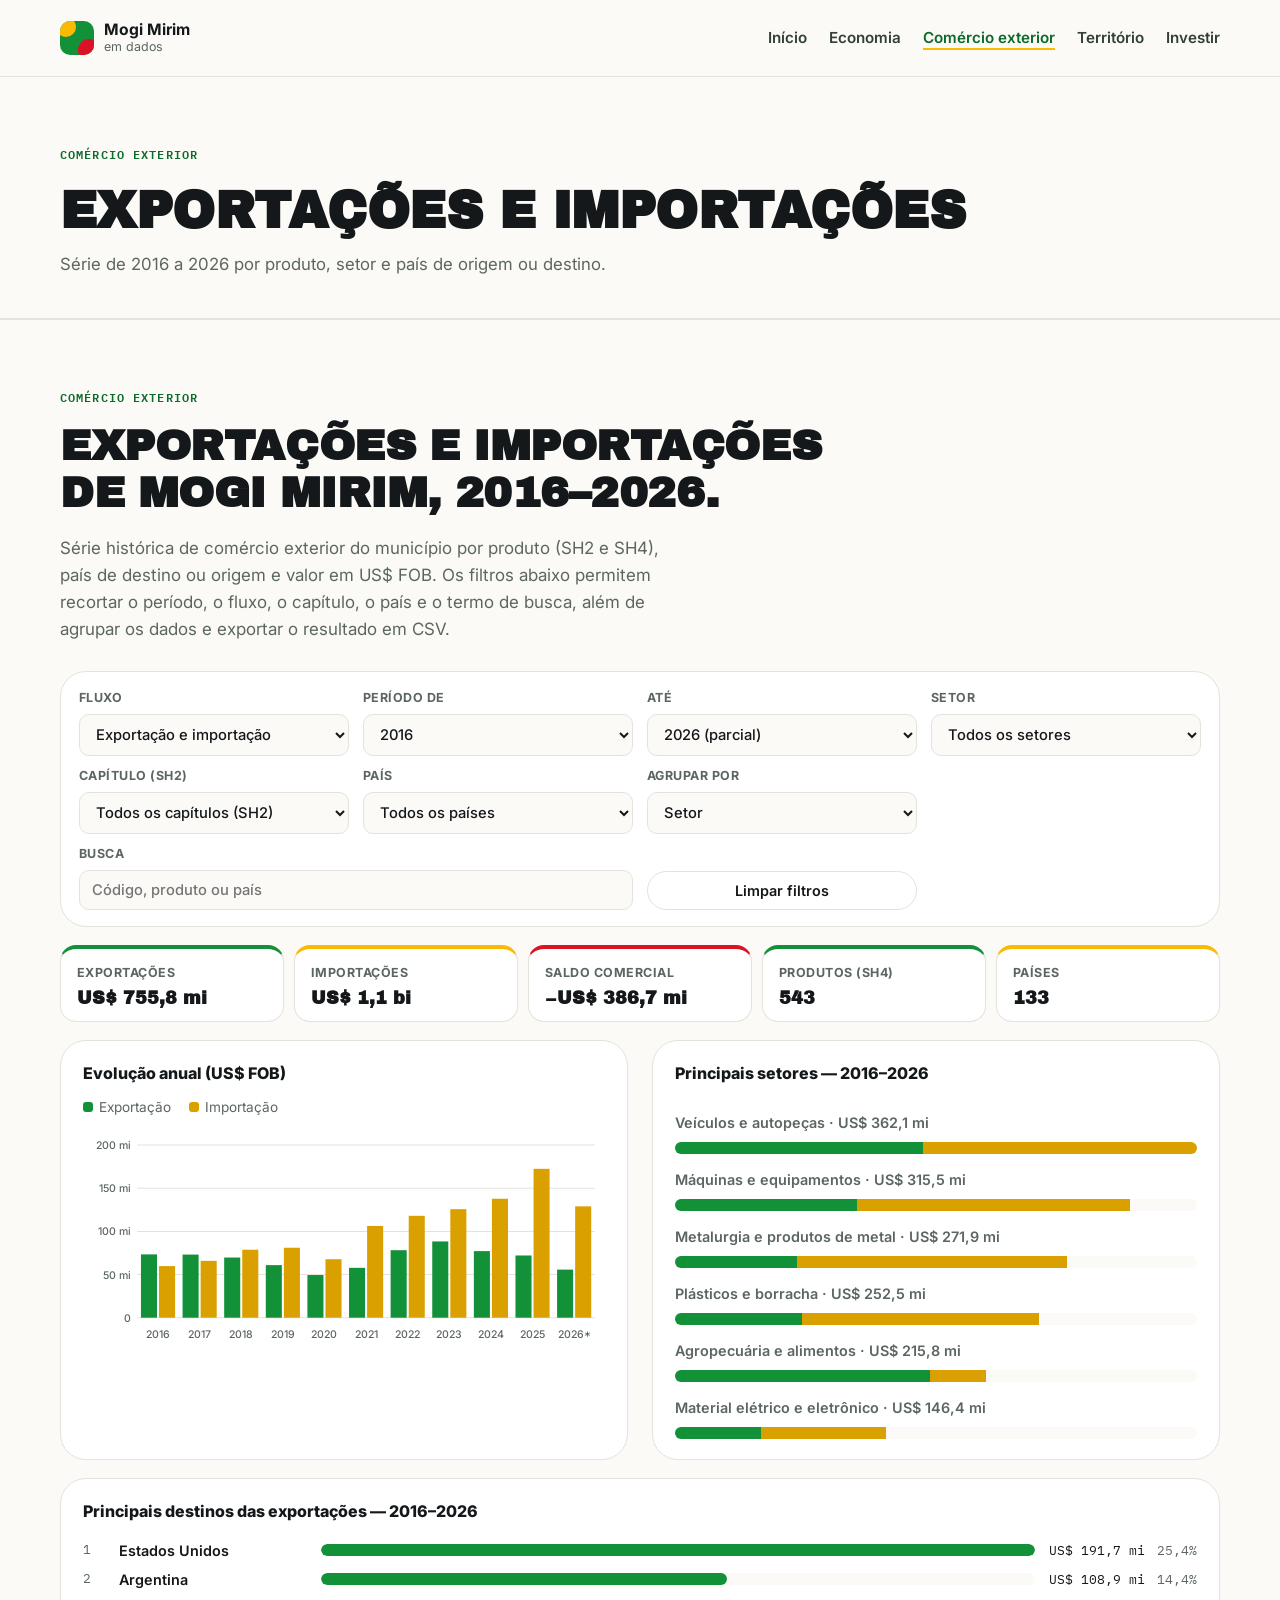
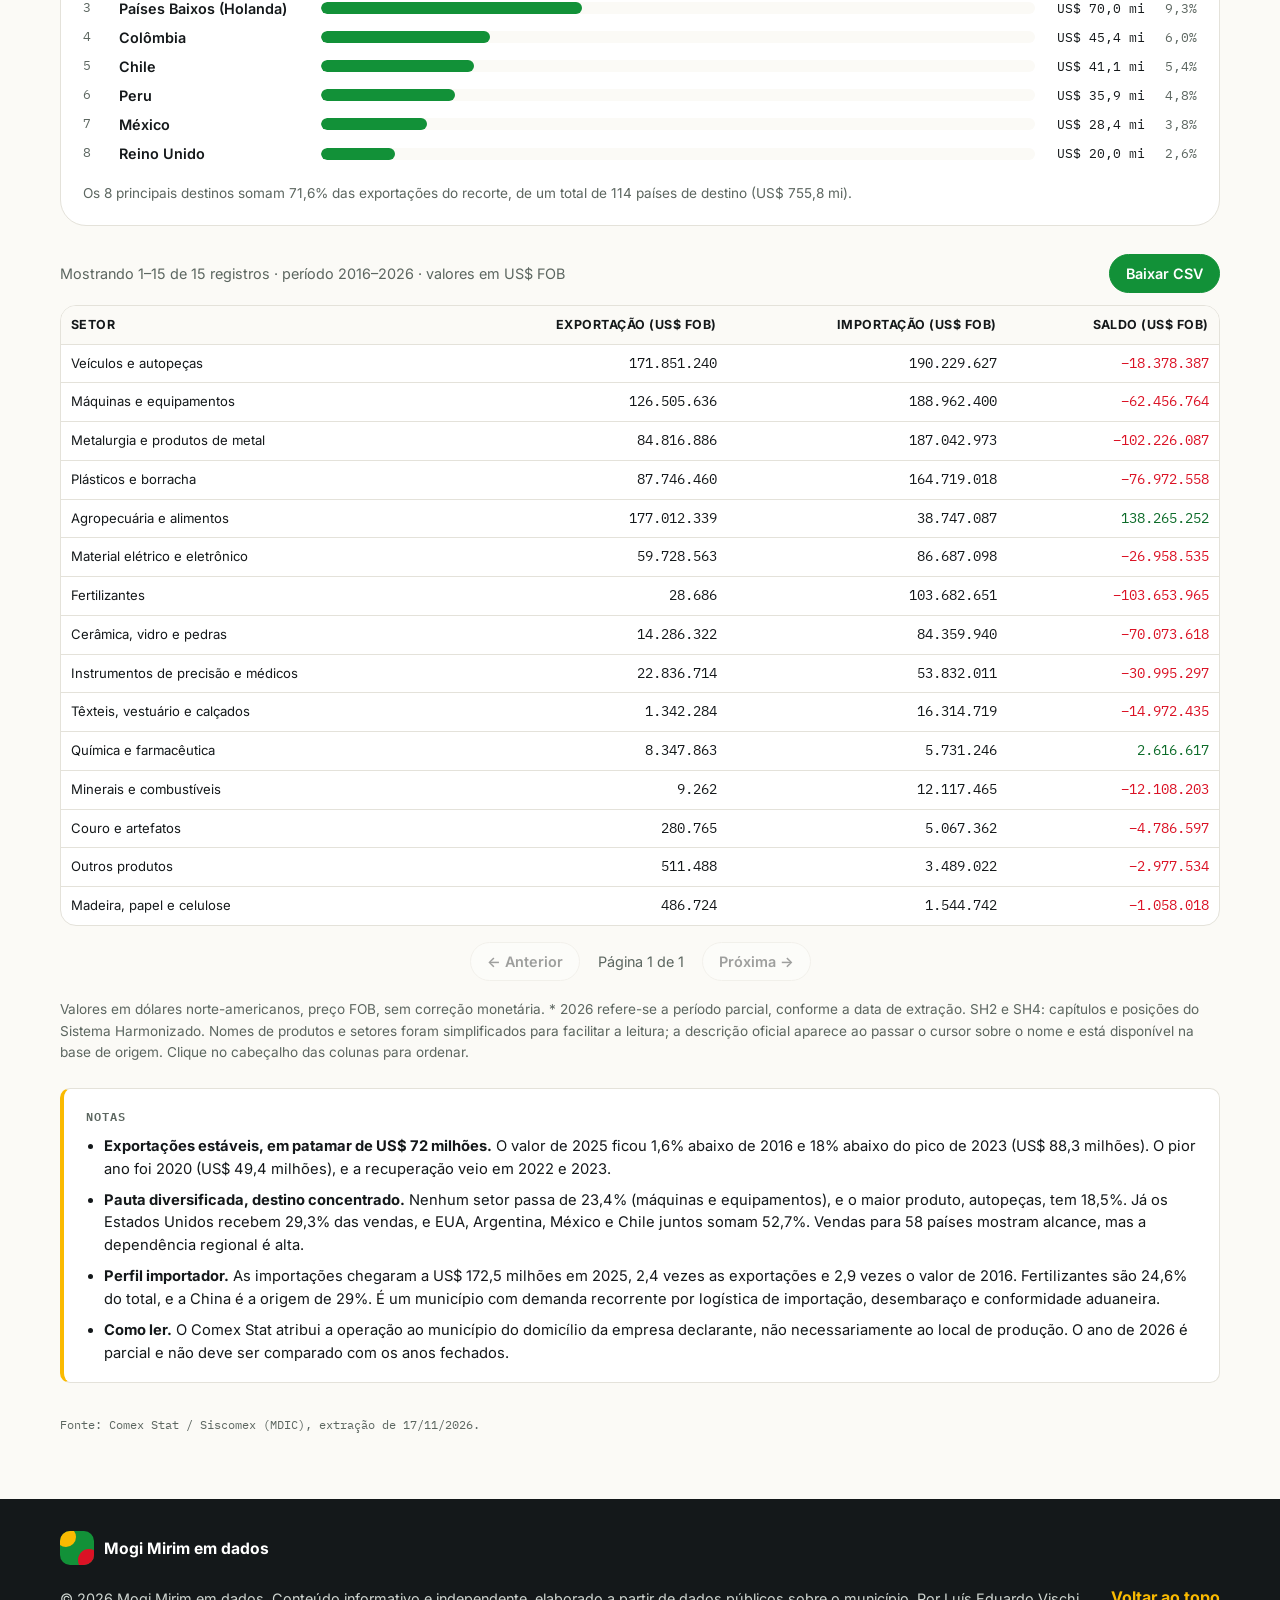
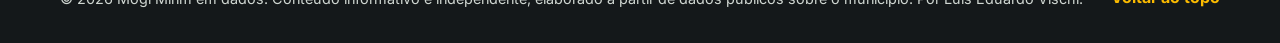
==== comercio-exterior.html @ 1808aabb "Add files via upload" ====
<!DOCTYPE html>
<html lang="pt-BR">
<head>
  <meta charset="UTF-8" />
  <meta name="viewport" content="width=device-width, initial-scale=1.0" />

  <title>Comércio exterior | Mogi Mirim em dados</title>

  <meta name="description" content="Exportações e importações de Mogi Mirim (SP) de 2016 a 2026, por produto, setor e país, com dados do Comex Stat." />

  <link rel="icon" href="data:image/svg+xml,<svg xmlns=%22http://www.w3.org/2000/svg%22 viewBox=%220 0 100 100%22><rect width=%22100%22 height=%22100%22 rx=%2220%22 fill=%22%23129138%22/><circle cx=%2235%22 cy=%2235%22 r=%2214%22 fill=%22%23faba01%22/><circle cx=%2262%22 cy=%2262%22 r=%2216%22 fill=%22%23db1225%22/></svg>" />

  <link rel="preconnect" href="https://fonts.googleapis.com" />
  <link rel="preconnect" href="https://fonts.gstatic.com" crossorigin />
  <link href="https://fonts.googleapis.com/css2?family=Archivo+Black&family=Inter:wght@400;500;600;700;800&family=IBM+Plex+Mono:wght@500;600&display=swap" rel="stylesheet" />

  <link rel="stylesheet" href="styles.css" />
</head>

<body>
  <a href="#inicio" class="skip-link">Pular para o conteúdo principal</a>

  <header class="site-header">
    <div class="container header-content">
      <a href="index.html" class="brand" aria-label="Página inicial">
        <span class="brand-mark" aria-hidden="true"></span>
        <span class="brand-text">
          <strong>Mogi Mirim</strong>
          <span>em dados</span>
        </span>
      </a>

      <button class="menu-toggle" aria-label="Abrir menu" aria-expanded="false" aria-controls="main-nav">
        <span></span>
        <span></span>
        <span></span>
      </button>

      <nav class="main-nav" id="main-nav">
        <a href="index.html">Início</a>
        <a href="economia.html">Economia</a>
        <a href="comercio-exterior.html" aria-current="page">Comércio exterior</a>
        <a href="territorio.html">Território</a>
        <a href="investir.html">Investir</a>
      </nav>
    </div>
  </header>

  <main id="inicio">
    <section class="page-hero">
      <div class="container">
        <span class="section-label">Comércio exterior</span>
        <h1>Exportações e importações</h1>
        <p>Série de 2016 a 2026 por produto, setor e país de origem ou destino.</p>
      </div>
    </section>
    <section id="comercio-exterior" class="section comex-section">
      <div class="container">
        <div class="section-heading">
          <span class="section-label">Comércio exterior</span>
          <h2>Exportações e importações de Mogi Mirim, 2016–2026.</h2>
          <p>
            Série histórica de comércio exterior do município por produto (SH2 e SH4),
            país de destino ou origem e valor em US$ FOB. Os filtros abaixo permitem
            recortar o período, o fluxo, o capítulo, o país e o termo de busca, além de
            agrupar os dados e exportar o resultado em CSV.
          </p>
        </div>

        <div id="comex">
          <form class="comex-filters" onsubmit="return false" aria-label="Filtros de comércio exterior">
            <label>Fluxo
              <select id="cx-fluxo">
                <option value="ambos">Exportação e importação</option>
                <option value="exp">Somente exportação</option>
                <option value="imp">Somente importação</option>
              </select>
            </label>
            <label>Período de
              <select id="cx-de"></select>
            </label>
            <label>até
              <select id="cx-ate"></select>
            </label>
            <label>Setor
              <select id="cx-setor"></select>
            </label>
            <label>Capítulo (SH2)
              <select id="cx-sh2"></select>
            </label>
            <label>País
              <select id="cx-pais"></select>
            </label>
            <label>Agrupar por
              <select id="cx-grupo">
                <option value="setor">Setor</option>
                <option value="sh4">Produto (SH4)</option>
                <option value="sh2">Grupo de produtos (SH2)</option>
                <option value="pais">País</option>
                <option value="detalhe">Produto × país</option>
              </select>
            </label>
            <label class="comex-search">Busca
              <input id="cx-busca" type="search" placeholder="Código, produto ou país" autocomplete="off" />
            </label>
            <button type="button" id="cx-limpar" class="comex-btn">Limpar filtros</button>
          </form>

          <div id="cx-kpis" class="comex-kpis" aria-live="polite"></div>

          <div class="charts-grid">
            <div class="chart-card">
              <h3>Evolução anual (US$ FOB)</h3>
              <div class="comex-legend">
                <span><i style="background:#129138"></i>Exportação</span>
                <span><i style="background:#d9a000"></i>Importação</span>
              </div>
              <div id="cx-annual" class="comex-chart"></div>
            </div>
            <div class="chart-card">
              <h3 id="cx-top-title">Principais produtos</h3>
              <ul id="cx-top" class="bar-chart comex-top"></ul>
            </div>
          </div>

          <div class="chart-card comex-dest-card">
            <h3 id="cx-dest-title">Principais destinos das exportações</h3>
            <ul id="cx-dest" class="comex-dest"></ul>
            <p id="cx-dest-note" class="comex-dest-note"></p>
          </div>

          <div class="comex-table-head">
            <p id="cx-resumo" class="comex-resumo" aria-live="polite"></p>
            <button type="button" id="cx-csv" class="comex-btn comex-btn-primary">Baixar CSV</button>
          </div>
          <div class="comex-table-wrap">
            <table class="comex-table">
              <thead id="cx-thead"></thead>
              <tbody id="cx-tbody"></tbody>
            </table>
          </div>
          <div class="comex-pager">
            <button type="button" id="cx-prev" class="comex-btn">← Anterior</button>
            <span id="cx-pagina"></span>
            <button type="button" id="cx-next" class="comex-btn">Próxima →</button>
          </div>

          <p class="comex-note">
            Valores em dólares norte-americanos, preço FOB, sem correção monetária.
            * 2026 refere-se a período parcial, conforme a data de extração. SH2 e SH4:
            capítulos e posições do Sistema Harmonizado. Nomes de produtos e setores foram simplificados para facilitar a leitura; a descrição oficial aparece ao passar o cursor sobre o nome e está disponível na base de origem. Clique no cabeçalho das colunas para ordenar.
          </p>
        </div>

        <aside class="insight" aria-label="Notas">
          <h3>Notas</h3>
          <ul>
            <li><strong>Exportações estáveis, em patamar de US$ 72 milhões.</strong> O valor de 2025 ficou 1,6% abaixo de 2016 e 18% abaixo do pico de 2023 (US$ 88,3 milhões). O pior ano foi 2020 (US$ 49,4 milhões), e a recuperação veio em 2022 e 2023.</li>
            <li><strong>Pauta diversificada, destino concentrado.</strong> Nenhum setor passa de 23,4% (máquinas e equipamentos), e o maior produto, autopeças, tem 18,5%. Já os Estados Unidos recebem 29,3% das vendas, e EUA, Argentina, México e Chile juntos somam 52,7%. Vendas para 58 países mostram alcance, mas a dependência regional é alta.</li>
            <li><strong>Perfil importador.</strong> As importações chegaram a US$ 172,5 milhões em 2025, 2,4 vezes as exportações e 2,9 vezes o valor de 2016. Fertilizantes são 24,6% do total, e a China é a origem de 29%. É um município com demanda recorrente por logística de importação, desembaraço e conformidade aduaneira.</li>
            <li><strong>Como ler.</strong> O Comex Stat atribui a operação ao município do domicílio da empresa declarante, não necessariamente ao local de produção. O ano de 2026 é parcial e não deve ser comparado com os anos fechados.</li>
          </ul>
        </aside>

        <p class="section-source">Fonte: Comex Stat / Siscomex (MDIC), extração de 17/11/2026.</p>
      </div>
    </section>
  </main>

  <footer class="site-footer">
    <div class="container footer-content">
      <div class="footer-brand">
        <span class="brand-mark" aria-hidden="true"></span>
        <strong>Mogi Mirim em dados</strong>
      </div>

      <p>
        © 2026 Mogi Mirim em dados. Conteúdo informativo e independente,
        elaborado a partir de dados públicos sobre o município.
        Por Luís Eduardo Vischi.
      </p>

      <a href="#inicio">Voltar ao topo</a>
    </div>
  </footer>

  <script src="comex-data.js"></script>
  <script src="comex.js"></script>
  <script src="script.js"></script>
</body>
</html>
---- styles.css ----
:root {
  --green: #129138;
  --green-dark: #0c6b29;
  --yellow: #faba01;
  --red: #db1225;
  --ink: #14181a;
  --muted: #5c6660;
  --paper: #fbfaf6;
  --white: #ffffff;
  --border: #e4e2da;
  --shadow-soft: 0 20px 50px rgba(18, 26, 20, 0.08);
  --radius-lg: 26px;
  --radius-md: 16px;
  --container: 1160px;
  --font-display: "Archivo Black", Arial, sans-serif;
  --font-body: "Inter", Arial, sans-serif;
  --font-mono: "IBM Plex Mono", "Courier New", monospace;
}

* {
  box-sizing: border-box;
}

html {
  scroll-behavior: smooth;
}

@media (prefers-reduced-motion: reduce) {
  html {
    scroll-behavior: auto;
  }
  * {
    animation: none !important;
    transition: none !important;
  }
}

body {
  margin: 0;
  font-family: var(--font-body);
  color: var(--ink);
  background: var(--paper);
  line-height: 1.6;
}

a {
  color: inherit;
  text-decoration: none;
}

.container {
  width: min(100% - 32px, var(--container));
  margin-inline: auto;
}

.skip-link {
  position: absolute;
  top: -100px;
  left: 16px;
  z-index: 100;
  padding: 12px 18px;
  border-radius: 10px;
  color: var(--white);
  background: var(--green-dark);
  font-weight: 700;
  transition: top 0.2s ease;
}

.skip-link:focus {
  top: 12px;
}

/* Header */

.site-header {
  position: sticky;
  top: 0;
  z-index: 50;
  background: rgba(251, 250, 246, 0.94);
  backdrop-filter: blur(14px);
  border-bottom: 1px solid var(--border);
}

.header-content {
  display: flex;
  align-items: center;
  justify-content: space-between;
  height: 76px;
  gap: 24px;
}

.brand {
  display: flex;
  align-items: center;
  gap: 10px;
}

.brand-mark {
  display: block;
  position: relative;
  width: 34px;
  height: 34px;
  border-radius: 10px;
  background: var(--green);
  overflow: hidden;
  flex-shrink: 0;
}

.brand-mark::before,
.brand-mark::after {
  content: "";
  position: absolute;
  border-radius: 50%;
}

.brand-mark::before {
  width: 20px;
  height: 20px;
  top: -4px;
  left: -4px;
  background: var(--yellow);
}

.brand-mark::after {
  width: 22px;
  height: 22px;
  bottom: -6px;
  right: -6px;
  background: var(--red);
}

.brand-text {
  display: flex;
  flex-direction: column;
  line-height: 1.2;
}

.brand-text strong {
  font-size: 0.98rem;
  color: var(--ink);
}

.brand-text span {
  color: var(--muted);
  font-size: 0.78rem;
}

.main-nav {
  display: flex;
  align-items: center;
  gap: 22px;
  font-size: 0.95rem;
  font-weight: 600;
}

.main-nav a {
  color: #33403a;
}

.main-nav a:hover {
  color: var(--green);
}

.nav-button {
  padding: 10px 18px;
  border-radius: 999px;
  color: var(--white) !important;
  background: var(--green);
}

.nav-button:hover {
  background: var(--green-dark);
}

.menu-toggle {
  display: none;
  border: 0;
  background: transparent;
  cursor: pointer;
}

.menu-toggle span {
  display: block;
  width: 26px;
  height: 2px;
  margin: 6px 0;
  background: var(--ink);
}

/* Hero */

.hero {
  position: relative;
  overflow: hidden;
  padding: 108px 0 84px;
}

.hero-circles {
  position: absolute;
  inset: 0;
  z-index: 0;
  pointer-events: none;
}

.hero-circles .circle {
  position: absolute;
  border-radius: 50%;
  filter: blur(0.5px);
}

.circle-yellow {
  width: 340px;
  height: 340px;
  top: -140px;
  left: -100px;
  background: var(--yellow);
  opacity: 0.9;
}

.circle-green {
  width: 420px;
  height: 420px;
  top: -60px;
  left: 90px;
  background: var(--green);
  opacity: 0.16;
}

.circle-red {
  width: 260px;
  height: 260px;
  top: 210px;
  left: -60px;
  background: var(--red);
  opacity: 0.85;
}

.hero-grid {
  position: relative;
  z-index: 1;
  display: grid;
  grid-template-columns: 1.15fr 0.85fr;
  align-items: center;
  gap: 52px;
}

.hero-content {
  padding-left: 200px;
}

.eyebrow,
.section-label {
  display: inline-flex;
  margin-bottom: 14px;
  color: var(--green-dark);
  font-family: var(--font-mono);
  font-size: 0.78rem;
  font-weight: 600;
  text-transform: uppercase;
  letter-spacing: 0.09em;
}

.section-label.light {
  color: var(--yellow);
}

h1,
h2,
h3,
p {
  margin-top: 0;
}

h1 {
  font-family: var(--font-display);
  margin-bottom: 24px;
  font-size: clamp(2.6rem, 5.4vw, 4.6rem);
  line-height: 0.98;
  letter-spacing: -0.01em;
  text-transform: uppercase;
}

.hero-city {
  color: var(--green);
}

h2 {
  font-family: var(--font-display);
  margin-bottom: 18px;
  font-size: clamp(1.7rem, 3.4vw, 2.7rem);
  line-height: 1.1;
  letter-spacing: -0.01em;
  text-transform: uppercase;
}

h3 {
  margin-bottom: 10px;
  font-size: 1.2rem;
  font-weight: 800;
}

.hero-content p,
.section-heading p,
.text-content p {
  color: var(--muted);
  font-size: 1.06rem;
  max-width: 620px;
}

.hero-actions {
  display: flex;
  flex-wrap: wrap;
  gap: 14px;
  margin-top: 32px;
}

.button {
  display: inline-flex;
  align-items: center;
  justify-content: center;
  min-height: 48px;
  padding: 13px 22px;
  border: 0;
  border-radius: 999px;
  cursor: pointer;
  font-weight: 700;
  transition: 0.2s ease;
}

.button.primary {
  color: var(--white);
  background: var(--green);
}

.button.primary:hover {
  background: var(--green-dark);
  transform: translateY(-1px);
}

.button.secondary {
  color: var(--ink);
  background: var(--white);
  border: 1px solid var(--border);
}

.button.secondary:hover {
  border-color: var(--green);
}

.button.full {
  width: 100%;
}

.hero-side {
  position: relative;
  z-index: 1;
  display: grid;
  gap: 20px;
}

.hero-map-card {
  padding: 24px 26px 20px;
  border: 1px solid var(--border);
  border-radius: var(--radius-lg);
  background: var(--white);
  box-shadow: var(--shadow-soft);
  text-align: center;
}

.hero-map-label {
  display: block;
  margin-bottom: 6px;
  color: var(--green-dark);
  font-family: var(--font-mono);
  font-size: 0.75rem;
  font-weight: 600;
  text-transform: uppercase;
  letter-spacing: 0.08em;
}

.territory-map {
  width: 100%;
  max-width: 360px;
  height: auto;
  margin: 6px auto 12px;
  display: block;
}

.territory-shape {
  fill: rgba(18, 145, 56, 0.14);
  stroke: none;
}

.territory-outline { fill: none; stroke: var(--green-dark); stroke-width: 2.5; stroke-linejoin: round; }
.territory-roads path { fill: none; stroke: rgba(20, 24, 26, 0.28); stroke-width: 3; stroke-linecap: round; }
.territory-neighbors path {
  fill: rgba(20, 24, 26, 0.04);
  stroke: rgba(20, 24, 26, 0.18);
  stroke-width: 1;
  stroke-linejoin: round;
}

.territory-neighbors path {
  fill: rgba(20, 24, 26, 0.04);
  stroke: rgba(20, 24, 26, 0.18);
  stroke-width: 1;
  stroke-linejoin: round;
}

.territory-neighbors path {
  fill: rgba(20, 24, 26, 0.04);
  stroke: rgba(20, 24, 26, 0.18);
  stroke-width: 1;
  stroke-linejoin: round;
}

.territory-neighbor { fill: var(--muted); font-family: var(--font-body); font-size: 12.5px; font-weight: 500; text-anchor: middle; }

.territory-road rect {
  fill: var(--white);
  stroke: var(--ink);
  stroke-width: 1.2;
}

.territory-road text {
  fill: var(--ink);
  font-family: var(--font-mono);
  font-size: 11px;
  font-weight: 600;
  text-anchor: middle;
}

.territory-center circle {
  fill: var(--red);
}

.territory-center text {
  fill: var(--ink);
  font-family: var(--font-body);
  font-size: 12.5px;
  font-weight: 800;
  text-anchor: middle;
}

.hero-map-note {
  display: block;
  color: var(--muted);
  font-size: 0.82rem;
}

.hero-stat-card {
  position: relative;
  z-index: 1;
  padding: 30px;
  border: 1px solid var(--border);
  border-radius: var(--radius-lg);
  background: var(--white);
  box-shadow: var(--shadow-soft);
  border-top: 6px solid var(--red);
}

.hero-stat-card-header {
  padding-bottom: 18px;
  margin-bottom: 22px;
  border-bottom: 1px solid var(--border);
  color: var(--muted);
  font-size: 0.9rem;
}

.hero-stat-main {
  display: flex;
  align-items: baseline;
  gap: 12px;
  margin-bottom: 20px;
}

.hero-stat-main strong {
  font-family: var(--font-display);
  font-size: 3.2rem;
  color: var(--green);
  line-height: 1;
}

.hero-stat-sub {
  display: flex;
  align-items: baseline;
  gap: 12px;
  padding-top: 18px;
  border-top: 1px solid var(--border);
}

.hero-stat-sub strong {
  font-family: var(--font-display);
  font-size: 1.8rem;
  color: var(--yellow);
  -webkit-text-stroke: 1px var(--ink);
}

.hero-stat-main span,
.hero-stat-sub span {
  color: var(--muted);
  font-size: 0.92rem;
}

/* Sections */

.section {
  padding: 92px 0;
}

.section-tinted {
  background: var(--white);
  border-top: 1px solid var(--border);
  border-bottom: 1px solid var(--border);
}

.section-dark {
  color: var(--white);
  background: var(--ink);
}

.two-columns {
  display: grid;
  grid-template-columns: 0.85fr 1.15fr;
  gap: 64px;
}

.section-heading {
  max-width: 780px;
  margin-bottom: 42px;
}

.highlight-cards {
  display: grid;
  grid-template-columns: repeat(2, 1fr);
  gap: 22px;
  margin-top: 40px;
}

.highlight-card {
  padding: 26px 24px;
  border: 1px solid var(--border);
  border-radius: var(--radius-lg);
  background: var(--white);
}

.highlight-card p {
  margin: 0;
  color: var(--muted);
}

/* Stats grid */

.stats-grid {
  display: grid;
  grid-template-columns: repeat(5, 1fr);
  gap: 20px;
}

.stat-card {
  padding: 24px 20px;
  border: 1px solid var(--border);
  border-radius: var(--radius-md);
  background: var(--paper);
  text-align: left;
}

.stat-icon {
  display: grid;
  place-items: center;
  width: 44px;
  height: 44px;
  margin-bottom: 18px;
  border-radius: 50%;
}

.stat-icon svg {
  width: 22px;
  height: 22px;
}

.stat-icon[data-tone="green"] {
  color: var(--green-dark);
  background: rgba(18, 145, 56, 0.14);
}

.stat-icon[data-tone="yellow"] {
  color: #8a6400;
  background: rgba(250, 186, 1, 0.22);
}

.stat-icon[data-tone="red"] {
  color: var(--red);
  background: rgba(219, 18, 37, 0.12);
}

.stat-number {
  display: block;
  font-family: var(--font-mono);
  font-size: 1.5rem;
  font-weight: 600;
  margin-bottom: 6px;
}

.stat-label {
  color: var(--muted);
  font-size: 0.92rem;
}

.stat-number-text {
  font-size: 1.25rem;
  line-height: 1.25;
}

.stat-detail {
  margin: 0.6rem 0 0;
  color: var(--muted);
  font-size: 0.85rem;
  line-height: 1.5;
}

/* Location map */

.map-wrap {
  display: grid;
  grid-template-columns: minmax(0, 720px) 1fr;
  gap: 40px;
  align-items: center;
}

.map-side {
  display: grid;
  gap: 18px;
}

.location-map {
  width: 100%;
  height: auto;
  color: var(--ink);
}

.map-state {
  fill: #d3e6ee;
}

.map-sp {
  fill: #e8f1e4;
  stroke: rgba(18, 145, 56, 0.4);
  stroke-width: 1;
  stroke-linejoin: round;
}

.map-minas {
  fill: #f4edcc;
  stroke: rgba(138, 100, 0, 0.45);
  stroke-width: 1;
  stroke-linejoin: round;
}

.map-border {
  fill: none;
  stroke: rgba(138, 100, 0, 0.45);
  stroke-width: 1.6;
  stroke-dasharray: 7 5;
}

.map-state-label {
  fill: rgba(20, 24, 26, 0.25);
  font-family: var(--font-mono);
  font-size: 14px;
  font-weight: 600;
  letter-spacing: 0.18em;
}

.map-mesh {
  fill: none;
  stroke: rgba(18, 145, 56, 0.28);
  stroke-width: 0.6;
  stroke-linejoin: round;
}

.map-hl {
  fill: rgba(18, 145, 56, 0.28);
  stroke: var(--green-dark);
  stroke-width: 1;
  stroke-linejoin: round;
}

.map-hl-circuito {
  fill: rgba(250, 186, 1, 0.5);
  stroke: #b58300;
  stroke-width: 0.8;
  stroke-linejoin: round;
}

.map-mm {
  fill: rgba(18, 145, 56, 0.75);
  stroke: var(--green-dark);
  stroke-width: 1.5;
  stroke-linejoin: round;
}

.map-sea {
  fill: #d3e6ee;
}

.map-rail path {
  fill: none;
  stroke: #8a6400;
  stroke-width: 3;
  stroke-dasharray: 14 5;
  stroke-linecap: round;
  stroke-linejoin: round;
}

.map-rail .route-icon {
  color: #8a6400;
}

.town-dot {
  fill: var(--white);
  stroke: var(--muted);
  stroke-width: 1.4;
}

.town-label {
  fill: var(--muted);
  font-family: var(--font-body);
  font-size: 12.5px;
}

.map-route path {
  fill: none;
  stroke-width: 2.5;
  stroke-dasharray: 2 10;
  stroke-linecap: round;
  stroke-linejoin: round;
}

.map-route[data-tone="green"] path { stroke: var(--green); }
.map-route[data-tone="yellow"] path { stroke: #c99400; }
.map-route[data-tone="red"] path { stroke: var(--red); }

.route-icon { color: var(--ink); }
.map-route[data-tone="green"] .route-icon { color: var(--green-dark); }
.map-route[data-tone="yellow"] .route-icon { color: #8a6400; }
.map-route[data-tone="red"] .route-icon { color: var(--red); }

.map-node use {
  color: var(--green-dark);
}

.map-node-bg {
  fill: var(--white);
  stroke: var(--border);
  stroke-width: 1;
}

.map-node text {
  fill: var(--ink);
  font-family: var(--font-body);
  font-weight: 700;
  font-size: 15px;
}

.map-node-sub {
  fill: var(--muted) !important;
  font-weight: 500 !important;
  font-size: 12px !important;
}

.map-node-center circle {
  fill: var(--green);
  stroke: rgba(18, 145, 56, 0.18);
  stroke-width: 7;
}

.map-node-center-label {
  fill: var(--ink) !important;
  font-family: var(--font-display) !important;
  font-size: 15px !important;
  text-transform: uppercase;
  paint-order: stroke;
  stroke: rgba(255, 255, 255, 0.9);
  stroke-width: 4px;
}

.map-legend {
  list-style: none;
  margin: 0;
  padding: 0;
  display: grid;
  gap: 14px;
}

.map-legend li {
  display: flex;
  align-items: center;
  gap: 10px;
  color: var(--muted);
  font-size: 0.92rem;
}

.legend-icon {
  width: 22px;
  height: 22px;
  color: var(--green-dark);
  flex-shrink: 0;
}

.map-note {
  margin: 0;
  color: var(--muted);
  font-size: 0.8rem;
}

/* Infrastructure */

.infra-grid {
  display: grid;
  grid-template-columns: repeat(4, 1fr);
  gap: 20px;
  margin-bottom: 28px;
}

.infra-card {
  padding: 26px 22px;
  border: 1px solid var(--border);
  border-top: 4px solid var(--green);
  border-radius: var(--radius-md);
  background: var(--white);
}

.infra-card:nth-child(2) {
  border-top-color: var(--yellow);
}

.infra-card:nth-child(3) {
  border-top-color: var(--red);
}

.infra-card:nth-child(4) {
  border-top-color: var(--green);
}

.infra-number {
  display: block;
  margin-bottom: 8px;
  font-family: var(--font-display);
  font-size: 2rem;
  color: var(--ink);
  text-transform: uppercase;
}

.infra-label {
  color: var(--muted);
  font-size: 0.92rem;
}

.section-source {
  margin: 32px 0 0;
  color: var(--muted);
  font-family: var(--font-mono);
  font-size: 0.78rem;
}

.infra-note {
  max-width: 760px;
  color: var(--muted);
  font-size: 1.02rem;
}

/* Climate */

.climate-grid {
  display: grid;
  grid-template-columns: repeat(2, 1fr);
  gap: 24px;
}

.climate-card {
  padding: 32px 30px;
  border: 1px solid var(--border);
  border-top: 4px solid var(--green);
  border-radius: var(--radius-md);
  background: var(--white);
}

.climate-card[data-tone="yellow"] {
  border-top-color: var(--yellow);
}

.climate-card .industry-icon {
  margin-bottom: 18px;
}

.climate-number {
  display: block;
  margin-bottom: 8px;
  font-family: var(--font-display);
  font-size: 1.8rem;
  line-height: 1.15;
  text-transform: uppercase;
}

.climate-card h3 {
  margin: 0 0 10px;
  font-size: 1.1rem;
}

.climate-card p {
  margin: 0;
  color: var(--muted);
}

/* Industry visuals */

.industry-visual-grid {
  display: grid;
  grid-template-columns: repeat(4, 1fr);
  gap: 18px;
  margin-bottom: 28px;
}

.industry-visual-card {
  padding: 22px 18px;
  border: 1px solid var(--border);
  border-radius: var(--radius-md);
  background: var(--white);
  text-align: left;
}

.industry-visual-card strong {
  display: block;
  margin-bottom: 4px;
  font-size: 1rem;
}

.industry-visual-card span {
  color: var(--muted);
  font-size: 0.86rem;
}

.industry-icon {
  display: grid;
  place-items: center;
  width: 56px;
  height: 56px;
  margin-bottom: 16px;
  border-radius: 16px;
}

.industry-icon svg {
  width: 30px;
  height: 30px;
}

.industry-icon[data-tone="green"] {
  color: var(--green-dark);
  background: rgba(18, 145, 56, 0.12);
}

.industry-icon[data-tone="yellow"] {
  color: #8a6400;
  background: rgba(250, 186, 1, 0.2);
}

.industry-icon[data-tone="red"] {
  color: var(--red);
  background: rgba(219, 18, 37, 0.1);
}

/* Charts */

.charts-grid {
  display: grid;
  grid-template-columns: repeat(2, 1fr);
  gap: 24px;
}

.chart-card {
  padding: 28px;
  border: 1px solid var(--border);
  border-radius: var(--radius-lg);
  background: var(--white);
}

.bar-chart {
  list-style: none;
  margin: 24px 0 0;
  padding: 0;
  display: grid;
  gap: 18px;
}

.bar-label {
  display: block;
  margin-bottom: 8px;
  font-size: 0.9rem;
  color: var(--muted);
  font-weight: 600;
}

.bar-track {
  display: block;
  height: 12px;
  border-radius: 999px;
  background: var(--paper);
  overflow: hidden;
}

.bar-fill {
  display: block;
  height: 100%;
  width: var(--value);
  border-radius: 999px;
}

.bar-fill[data-tone="green"] {
  background: var(--green);
}

.bar-fill[data-tone="yellow"] {
  background: var(--yellow);
}

.bar-fill[data-tone="red"] {
  background: var(--red);
}

/* Check list */

.check-list {
  list-style: none;
  margin: 0;
  padding: 0;
  display: grid;
  gap: 18px;
}

.check-list li {
  position: relative;
  padding-left: 34px;
  color: var(--muted);
  font-size: 1.05rem;
}

.check-list li::before {
  content: "";
  position: absolute;
  left: 0;
  top: 6px;
  width: 18px;
  height: 18px;
  border-radius: 50%;
  background: var(--green);
}

.check-list li::after {
  content: "";
  position: absolute;
  left: 5px;
  top: 10px;
  width: 8px;
  height: 4px;
  border-left: 2px solid var(--white);
  border-bottom: 2px solid var(--white);
  transform: rotate(-45deg);
}

/* Services */

.services-grid {
  display: grid;
  grid-template-columns: repeat(3, 1fr);
  gap: 22px;
}

.service-card {
  padding: 28px;
  border: 1px solid var(--border);
  border-radius: var(--radius-lg);
  background: var(--white);
  box-shadow: 0 8px 28px rgba(20, 24, 26, 0.04);
}

.service-card p,
.service-card li {
  color: var(--muted);
}

.service-card.featured {
  border-color: rgba(18, 145, 56, 0.35);
  background: linear-gradient(180deg, #eef8ee, #ffffff);
}

.service-tag {
  display: inline-flex;
  margin-bottom: 18px;
  padding: 7px 12px;
  border-radius: 999px;
  font-size: 0.78rem;
  font-weight: 800;
  text-transform: uppercase;
}

.service-tag[data-tone="green"] {
  color: var(--green-dark);
  background: rgba(18, 145, 56, 0.14);
}

.service-tag[data-tone="yellow"] {
  color: #8a6400;
  background: rgba(250, 186, 1, 0.22);
}

.service-tag[data-tone="red"] {
  color: var(--red);
  background: rgba(219, 18, 37, 0.12);
}

.service-card ul {
  padding-left: 20px;
  margin-bottom: 0;
}

/* Contact */

.contact-grid {
  display: grid;
  grid-template-columns: 0.9fr 1.1fr;
  gap: 56px;
  align-items: start;
}

.contact-info {
  display: grid;
  gap: 24px;
  margin-top: 32px;
}

.contact-info strong {
  display: block;
  margin-bottom: 6px;
}

.contact-info p,
.contact-info a {
  color: var(--muted);
}

.contact-form {
  padding: 30px;
  border: 1px solid var(--border);
  border-radius: var(--radius-lg);
  background: var(--white);
  box-shadow: var(--shadow-soft);
}

.contact-form label {
  display: grid;
  gap: 8px;
  margin-bottom: 18px;
  color: var(--ink);
  font-weight: 700;
}

input,
select,
textarea {
  width: 100%;
  padding: 14px 16px;
  border: 1px solid var(--border);
  border-radius: 14px;
  color: var(--ink);
  font: inherit;
  background: var(--white);
}

input:focus,
select:focus,
textarea:focus {
  outline: 3px solid rgba(18, 145, 56, 0.18);
  border-color: var(--green);
}

.form-error {
  margin: -6px 0 14px;
  color: var(--red);
  font-size: 0.9rem;
  font-weight: 700;
}

.form-note {
  margin: 14px 0 0;
  color: var(--muted);
  font-size: 0.88rem;
}

/* Footer */

.site-footer {
  padding: 32px 0;
  color: #cfd6d1;
  background: var(--ink);
}

.footer-content {
  display: flex;
  align-items: center;
  justify-content: space-between;
  gap: 20px;
  flex-wrap: wrap;
}

.footer-brand {
  display: flex;
  align-items: center;
  gap: 10px;
  color: var(--white);
  font-size: 0.98rem;
}

.footer-content p {
  margin: 0;
  font-size: 0.9rem;
}

.footer-content a {
  color: var(--yellow);
  font-weight: 700;
}

/* Responsive */

@media (max-width: 980px) {
  .climate-grid {
    grid-template-columns: 1fr;
  }

  .map-wrap {
    grid-template-columns: 1fr;
  }

  .map-node text {
    font-size: 17px;
  }

  .map-node-sub {
    font-size: 14px !important;
  }

  .hero-content {
    padding-left: 0;
  }

  .stats-grid {
    grid-template-columns: repeat(2, 1fr);
  }

  .industry-visual-grid {
    grid-template-columns: repeat(2, 1fr);
  }

  .infra-grid {
    grid-template-columns: repeat(2, 1fr);
  }

}

@media (max-width: 920px) {
  .menu-toggle {
    display: block;
  }

  .main-nav {
    position: absolute;
    top: 76px;
    left: 0;
    right: 0;
    display: none;
    flex-direction: column;
    align-items: stretch;
    padding: 20px 24px;
    background: var(--white);
    border-bottom: 1px solid var(--border);
  }

  .main-nav.active {
    display: flex;
  }

  .hero-grid,
  .two-columns,
  .contact-grid {
    grid-template-columns: 1fr;
  }

  .hero {
    padding-top: 150px;
  }

  .circle-yellow {
    width: 180px;
    height: 180px;
    top: -70px;
    left: -60px;
    opacity: 0.85;
  }

  .circle-green {
    width: 220px;
    height: 220px;
    top: -50px;
    left: 90px;
    opacity: 0.14;
  }

  .circle-red {
    width: 130px;
    height: 130px;
    top: 20px;
    left: -50px;
    opacity: 0.8;
  }

  .highlight-cards {
    grid-template-columns: 1fr;
  }

  .services-grid,
  .charts-grid,
  .infra-grid {
    grid-template-columns: 1fr;
  }

  .section {
    padding: 68px 0;
  }
}

@media (max-width: 640px) {
  .hero {
    padding: 160px 0 40px;
  }

  .circle-yellow {
    width: 150px;
    height: 150px;
    top: -70px;
    left: -60px;
    opacity: 0.85;
  }

  .circle-green {
    width: 190px;
    height: 190px;
    top: -50px;
    left: 70px;
    opacity: 0.14;
  }

  .circle-red {
    width: 110px;
    height: 110px;
    top: 10px;
    left: -50px;
    opacity: 0.8;
  }

  .stats-grid {
    grid-template-columns: 1fr;
  }

  .industry-visual-grid {
    grid-template-columns: 1fr;
  }

  .infra-grid {
    grid-template-columns: 1fr;
  }

  .footer-content {
    flex-direction: column;
    text-align: center;
  }
}


/* Comércio exterior */

.comex-section {
  border-top: 1px solid var(--border);
}

.comex-filters {
  display: grid;
  grid-template-columns: repeat(4, minmax(0, 1fr));
  gap: 14px 16px;
  padding: 22px;
  margin-bottom: 24px;
  border: 1px solid var(--border);
  border-radius: var(--radius-lg);
  background: var(--white);
  align-items: end;
}

.comex-filters label {
  display: grid;
  gap: 6px;
  font-size: 0.78rem;
  font-weight: 700;
  letter-spacing: 0.04em;
  text-transform: uppercase;
  color: var(--muted);
}

.comex-filters select,
.comex-filters input {
  width: 100%;
  min-width: 0;
  padding: 10px 12px;
  font: 500 0.92rem var(--font-body);
  color: var(--ink);
  border: 1px solid var(--border);
  border-radius: 10px;
  background: var(--paper);
}

.comex-filters select:focus-visible,
.comex-filters input:focus-visible,
.comex-btn:focus-visible,
.comex-table th button:focus-visible {
  outline: 2px solid var(--green);
  outline-offset: 2px;
}

.comex-search {
  grid-column: span 2;
}

.comex-btn {
  padding: 10px 16px;
  font: 600 0.9rem var(--font-body);
  color: var(--ink);
  border: 1px solid var(--border);
  border-radius: 999px;
  background: var(--white);
  cursor: pointer;
}

.comex-btn:hover:not(:disabled) {
  border-color: var(--green);
}

.comex-btn:disabled {
  opacity: 0.4;
  cursor: default;
}

.comex-btn-primary {
  color: var(--white);
  border-color: var(--green);
  background: var(--green);
}

.comex-btn-primary:hover:not(:disabled) {
  background: var(--green-dark);
}

.comex-kpis {
  display: grid;
  grid-template-columns: repeat(5, minmax(0, 1fr));
  gap: 14px;
  margin-bottom: 24px;
}

.comex-kpi {
  padding: 18px 18px 16px;
  border: 1px solid var(--border);
  border-top: 4px solid var(--green);
  border-radius: var(--radius-md);
  background: var(--white);
}

.comex-kpi[data-tone="yellow"] { border-top-color: var(--yellow); }
.comex-kpi[data-tone="red"] { border-top-color: var(--red); }

.comex-kpi span {
  display: block;
  font-size: 0.78rem;
  font-weight: 700;
  text-transform: uppercase;
  letter-spacing: 0.04em;
  color: var(--muted);
}

.comex-kpi strong {
  display: block;
  margin-top: 6px;
  font-family: var(--font-display);
  font-size: 1.3rem;
  line-height: 1.15;
}

.comex-legend {
  display: flex;
  gap: 18px;
  margin-top: 10px;
  font-size: 0.85rem;
  color: var(--muted);
}

.comex-legend i {
  display: inline-block;
  width: 10px;
  height: 10px;
  margin-right: 6px;
  border-radius: 3px;
}

.comex-chart svg {
  display: block;
  width: 100%;
  height: auto;
  margin-top: 12px;
}

.comex-chart .cx-grid { stroke: var(--border); stroke-width: 1; }
.comex-chart .cx-axis { fill: var(--muted); font: 500 10.5px var(--font-body); }

.comex-top .bar-track {
  display: flex;
}

.comex-top .cx-seg {
  display: block;
  height: 100%;
}

.comex-top {
  gap: 14px;
}

.comex-empty {
  color: var(--muted);
  text-align: center;
  padding: 18px;
}

.comex-table-head {
  display: flex;
  justify-content: space-between;
  align-items: center;
  gap: 16px;
  margin: 28px 0 12px;
}

.comex-resumo {
  margin: 0;
  font-size: 0.9rem;
  color: var(--muted);
}

.comex-table-wrap {
  overflow-x: auto;
  border: 1px solid var(--border);
  border-radius: var(--radius-md);
  background: var(--white);
}

.comex-table {
  width: 100%;
  border-collapse: collapse;
  font-size: 0.9rem;
}

.comex-table th,
.comex-table td {
  padding: 11px 14px;
  text-align: left;
  border-bottom: 1px solid var(--border);
  vertical-align: top;
}

.comex-table tbody tr:last-child td { border-bottom: 0; }
.comex-table tbody tr:hover { background: var(--paper); }

.comex-table th {
  background: var(--paper);
  white-space: nowrap;
}

.comex-table th button {
  padding: 0;
  font: 700 0.78rem var(--font-body);
  letter-spacing: 0.04em;
  text-transform: uppercase;
  color: var(--ink);
  border: 0;
  background: none;
  cursor: pointer;
}

.comex-table .num {
  text-align: right;
  white-space: nowrap;
  font-family: var(--font-mono);
  font-size: 0.85rem;
}

.comex-table td.neg { color: var(--red); }
.comex-table td.pos { color: var(--green-dark); }

.comex-pager {
  display: flex;
  justify-content: center;
  align-items: center;
  gap: 18px;
  margin-top: 16px;
  font-size: 0.9rem;
  color: var(--muted);
}

.comex-note {
  margin: 18px 0 0;
  font-size: 0.85rem;
  color: var(--muted);
}

@media (max-width: 980px) {
  .comex-filters { grid-template-columns: repeat(2, minmax(0, 1fr)); }
  .comex-kpis { grid-template-columns: repeat(2, minmax(0, 1fr)); }
}

@media (max-width: 640px) {
  .comex-filters { grid-template-columns: minmax(0, 1fr); }
  .comex-search { grid-column: auto; }
  .comex-table th, .comex-table td { padding: 9px 10px; }
  .comex-table-head { flex-direction: column; align-items: stretch; }
}

.comex-dest-card {
  margin-top: 24px;
}

.comex-dest {
  list-style: none;
  margin: 20px 0 0;
  padding: 0;
  display: grid;
  gap: 10px;
}

.comex-dest-row {
  display: grid;
  grid-template-columns: 24px 190px 1fr 150px;
  align-items: center;
  gap: 12px;
  font-size: 0.9rem;
}

.comex-dest-rank {
  font-family: var(--font-mono);
  font-size: 0.8rem;
  color: var(--muted);
}

.comex-dest-name {
  font-weight: 600;
}

.comex-dest-val {
  text-align: right;
  font-family: var(--font-mono);
  font-size: 0.82rem;
  white-space: nowrap;
}

.comex-dest-val em {
  display: inline-block;
  min-width: 44px;
  font-style: normal;
  color: var(--muted);
}

.comex-dest-note {
  margin: 18px 0 0;
  font-size: 0.85rem;
  color: var(--muted);
}

@media (max-width: 640px) {
  .comex-dest-row {
    grid-template-columns: 22px 1fr auto;
  }
  .comex-dest-row .bar-track {
    grid-column: 1 / -1;
    grid-row: 2;
  }
}

/* Estrutura empresarial */

.comex-kpis-6 {
  grid-template-columns: repeat(6, minmax(0, 1fr));
}

.comex-kpis-6 .comex-kpi strong {
  font-size: 1.05rem;
}

.em-card {
  padding: 28px;
}

.em-tabs {
  display: flex;
  flex-wrap: wrap;
  gap: 10px;
  margin-bottom: 22px;
}

.em-tabs .comex-btn.is-active {
  color: var(--white);
  border-color: var(--green);
  background: var(--green);
}

.em-legend {
  flex-wrap: wrap;
}

.em-check {
  display: inline-flex;
  gap: 8px;
  margin-top: 14px;
  font-size: 0.88rem;
  color: var(--muted);
  cursor: pointer;
}

.em-chart {
  list-style: none;
  margin: 22px 0 0;
  padding: 0;
  display: grid;
  gap: 16px;
}

.em-chart li {
  display: grid;
  grid-template-columns: minmax(150px, 250px) 1fr 60px;
  column-gap: 14px;
  row-gap: 4px;
  align-items: center;
}

.em-name {
  font-size: 0.9rem;
  font-weight: 600;
}

.em-name small {
  display: block;
  font-family: var(--font-mono);
  font-size: 0.72rem;
  font-weight: 500;
  color: var(--muted);
}

.em-bar {
  display: flex;
  height: 16px;
  border-radius: 999px;
  background: var(--paper);
  overflow: hidden;
}

.em-seg {
  display: block;
  height: 100%;
}

.em-total {
  text-align: right;
  font-family: var(--font-mono);
  font-size: 0.85rem;
  font-weight: 600;
}

.em-detail {
  grid-column: 2;
  font-size: 0.78rem;
  color: var(--muted);
}

@media (max-width: 980px) {
  .comex-kpis-6 { grid-template-columns: repeat(2, minmax(0, 1fr)); }
}

@media (max-width: 640px) {
  .em-chart li { grid-template-columns: 1fr 52px; }
  .em-name { grid-column: 1 / -1; }
  .em-detail { grid-column: 1 / -1; }
}

.em-check[hidden] { display: none; }

/* Tooltip dos gráficos */

.chart-tip {
  position: fixed;
  z-index: 100;
  max-width: 280px;
  padding: 10px 12px;
  font-size: 0.82rem;
  line-height: 1.45;
  white-space: pre-line;
  color: var(--white);
  background: var(--ink);
  border-radius: 10px;
  box-shadow: 0 10px 30px rgba(0, 0, 0, 0.25);
  pointer-events: none;
}

.chart-tip[hidden] { display: none; }

[data-tip] { cursor: default; }

.comex-chart .cx-hit {
  fill: transparent;
  outline: none;
}

.comex-chart .cx-hit:hover,
.comex-chart .cx-hit:focus-visible {
  fill: rgba(20, 24, 26, 0.06);
}

.em-seg:hover,
.em-seg:focus-visible {
  filter: brightness(1.15);
  outline: none;
}

.bar-chart li[data-tip]:focus-visible,
.comex-dest li[data-tip]:focus-visible {
  outline: 2px solid var(--green);
  outline-offset: 4px;
  border-radius: 6px;
}

/* Produção agrícola */

.ag-filters {
  grid-template-columns: minmax(0, 360px);
}

.ag-table-filters {
  margin-top: 24px;
  grid-template-columns: repeat(4, minmax(0, 1fr));
}

.ag-kpis {
  grid-template-columns: repeat(4, minmax(0, 1fr));
}

.ag-yoy {
  font: 600 10.5px var(--font-body);
  fill: var(--muted);
}

.ag-yoy.pos { fill: var(--green-dark); }
.ag-yoy.neg { fill: var(--red); }

.ag-val {
  font-weight: 600;
  fill: var(--ink);
}

.ag-table td.pos { color: var(--green-dark); }
.ag-table td.neg { color: var(--red); }

.ag-table .num { font-size: 0.8rem; }
.ag-table th, .ag-table td { padding: 10px 9px; }

.ag-link {
  padding: 0;
  font: 600 0.9rem var(--font-body);
  color: var(--green-dark);
  text-align: left;
  border: 0;
  background: none;
  cursor: pointer;
  text-decoration: underline;
  text-underline-offset: 3px;
}

@media (max-width: 980px) {
  .ag-kpis { grid-template-columns: repeat(2, minmax(0, 1fr)); }
  .ag-table-filters { grid-template-columns: repeat(2, minmax(0, 1fr)); }
}

@media (max-width: 640px) {
  .ag-table-filters { grid-template-columns: minmax(0, 1fr); }
}

@media (max-width: 640px) {
  #ag-chart { overflow-x: auto; }
  #ag-chart svg { min-width: 460px; }
}

/* Ajustes de densidade: gráficos e blocos menores */

.comex-section,
.section { padding: 64px 0; }

.section-heading { margin-bottom: 28px; }

.ag-top {
  display: grid;
  grid-template-columns: minmax(0, 1fr) 220px;
  gap: 18px;
  align-items: start;
}

.ag-chart-card {
  padding: 20px 22px;
}

.ag-chart-card h3 { font-size: 1rem; margin: 0 0 6px; }
.ag-chart-card .comex-note { margin-top: 6px; font-size: 0.78rem; }
.ag-chart-card .comex-chart svg { max-width: 560px; margin: 0 auto; }

.ag-kpis {
  display: grid;
  grid-template-columns: minmax(0, 1fr);
  gap: 10px;
}

.ag-kpis .comex-kpi { padding: 12px 14px; }
.ag-kpis .comex-kpi strong { font-size: 1rem; }
.ag-kpis .comex-kpi span { font-size: 0.7rem; }

.comex-kpi { padding: 14px 16px 12px; }
.comex-kpi strong { font-size: 1.1rem; }
.comex-kpis { margin-bottom: 18px; gap: 10px; }
.comex-filters { padding: 16px 18px; margin-bottom: 18px; gap: 10px 14px; }
.chart-card { padding: 20px 22px; }
.chart-card h3 { font-size: 1rem; }
.comex-dest-card { margin-top: 18px; }
.comex-dest { gap: 6px; margin-top: 14px; }
.em-chart { gap: 11px; margin-top: 16px; }
.em-card { padding: 20px 22px; }
.comex-table { font-size: 0.82rem; }
.comex-table th, .comex-table td { padding: 8px 10px; }
.ag-table th, .ag-table td { padding: 7px 7px; }
.ag-table .num { font-size: 0.76rem; }

@media (max-width: 980px) {
  .ag-top { grid-template-columns: minmax(0, 1fr); }
  .ag-kpis { grid-template-columns: repeat(2, minmax(0, 1fr)); }
}

/* Mapa: rodovias e distâncias */

.map-road-tag rect {
  fill: var(--white);
  stroke: var(--ink);
  stroke-width: 1;
}

.map-road-tag text {
  font: 700 10.5px var(--font-mono);
  fill: var(--ink);
}

.map-distances h3 {
  margin: 0 0 8px;
  font-size: 0.95rem;
}

.map-distances table {
  width: 100%;
  border-collapse: collapse;
  font-size: 0.85rem;
}

.map-distances th,
.map-distances td {
  padding: 8px 6px;
  text-align: left;
  vertical-align: top;
  border-bottom: 1px solid var(--border);
}

.map-distances th { font-weight: 600; }
.map-distances td:nth-child(2) { font-family: var(--font-mono); white-space: nowrap; font-weight: 600; }
.map-distances td:nth-child(3) { color: var(--muted); font-size: 0.78rem; }

/* Incentivos fiscais */

.incentive-grid {
  display: grid;
  grid-template-columns: repeat(2, minmax(0, 1fr));
  gap: 20px;
}

.incentive-card {
  padding: 24px;
  border: 1px solid var(--border);
  border-top: 4px solid var(--green);
  border-radius: var(--radius-lg);
  background: var(--paper);
}

.incentive-card:nth-child(2) { border-top-color: var(--yellow); }

.incentive-law {
  font-family: var(--font-mono);
  font-size: 0.78rem;
  font-weight: 700;
  letter-spacing: 0.04em;
  text-transform: uppercase;
  color: var(--green-dark);
}

.incentive-card h3 {
  margin: 8px 0 6px;
  font-size: 1.08rem;
}

.incentive-scope {
  margin: 0 0 14px;
  font-size: 0.9rem;
  color: var(--muted);
}

.incentive-list,
.incentive-more ul {
  margin: 0;
  padding-left: 18px;
  display: grid;
  gap: 7px;
  font-size: 0.9rem;
}

.incentive-more {
  margin-top: 16px;
  padding-top: 12px;
  border-top: 1px solid var(--border);
}

.incentive-more summary {
  cursor: pointer;
  font-size: 0.88rem;
  font-weight: 700;
  color: var(--green-dark);
}

.incentive-more ul { margin-top: 10px; color: var(--muted); font-size: 0.86rem; }

.incentive-extra { margin-top: 24px; gap: 10px; }

@media (max-width: 980px) {
  .incentive-grid { grid-template-columns: minmax(0, 1fr); }
}

/* Mercado de trabalho (Novo CAGED) */
.cg-sel { margin-left: auto; font-size: .85rem; color: var(--muted); display: inline-flex; align-items: center; gap: 6px; }
.cg-sel[hidden] { display: none; }
.cg-sel select { font: inherit; padding: 5px 8px; border: 1px solid var(--border); border-radius: 6px; background: #fff; }
.cg-chart svg { width: 100%; height: auto; display: block; }
.cg-axis { font: 10px "IBM Plex Mono", monospace; fill: var(--muted); }
.cg-val { font: 600 10px "IBM Plex Mono", monospace; fill: var(--ink); }
.cg-grid { stroke: var(--border); }
.cg-zero { stroke: var(--ink); stroke-width: 1; }
.cg-pos { fill: var(--green); background: var(--green); }
.cg-neg { fill: var(--red); background: var(--red); }
.cg-grid { }
div.cg-grid { display: grid; grid-template-columns: repeat(2, minmax(0, 1fr)); gap: 16px; margin-top: 16px; }
div.cg-grid-3 { grid-template-columns: repeat(3, minmax(0, 1fr)); }
.cg-table { width: 100%; border-collapse: collapse; font-size: .82rem; }
.cg-table th, .cg-table td { padding: 6px 8px; border-bottom: 1px solid var(--border); text-align: left; }
.cg-table th { font-size: .72rem; color: var(--muted); font-weight: 600; }
.cg-table .num { text-align: right; font-variant-numeric: tabular-nums; }
.cg-table .pos, .cg-div .pos { color: var(--green-dark); }
.cg-table .neg, .cg-div .neg { color: var(--red); }
.cg-total td { font-weight: 700; }
.cg-div { list-style: none; margin: 12px 0 0; padding: 0; display: grid; gap: 7px; }
.cg-div li { display: grid; grid-template-columns: minmax(90px, 1.1fr) 2fr 44px; align-items: center; gap: 8px; font-size: .8rem; }
.cg-track { position: relative; height: 12px; background: #f1efe8; border-radius: 3px; }
.cg-track::after { content: ""; position: absolute; left: 50%; top: -2px; bottom: -2px; width: 1px; background: var(--ink); }
.cg-track i { position: absolute; top: 0; bottom: 0; border-radius: 2px; }
.cg-div b { text-align: right; font-variant-numeric: tabular-nums; }
@media (max-width: 900px) { div.cg-grid, div.cg-grid-3 { grid-template-columns: minmax(0, 1fr); } }
.table-scroll { overflow-x: auto; }
.cg-chart .cx-hit { fill: transparent; outline: none; }
.cg-chart .cx-hit:hover, .cg-chart .cx-hit:focus-visible { fill: rgba(20, 24, 26, 0.06); }

/* Leitura analítica e autoria */
.insight { margin-top: 24px; padding: 18px 22px; background: #fff; border: 1px solid var(--border); border-left: 4px solid var(--yellow); border-radius: 10px; }
.insight h3 { margin: 0 0 8px; font-size: .78rem; letter-spacing: .08em; text-transform: uppercase; color: var(--muted); font-family: "IBM Plex Mono", monospace; font-weight: 600; }
.insight ul { margin: 0; padding-left: 18px; display: grid; gap: 8px; font-size: .92rem; line-height: 1.55; }
.insight strong { color: var(--ink); }
.author-card { display: flex; flex-wrap: wrap; gap: 24px; justify-content: space-between; align-items: center; background: #fff; border: 1px solid var(--border); border-radius: 12px; padding: 24px; }
.author-card h3 { margin: 0 0 6px; }
.author-card p { margin: 0; max-width: 56ch; color: var(--muted); }
.author-links { display: flex; flex-wrap: wrap; gap: 10px; }

/* Páginas internas */
.main-nav a[aria-current="page"] { color: var(--green-dark); box-shadow: inset 0 -2px 0 var(--yellow); }
.page-hero { padding: 64px 0 40px; background: var(--paper); border-bottom: 1px solid var(--border); }
.page-hero h1 { margin: 6px 0 12px; font-family: "Archivo Black", sans-serif; font-size: clamp(2rem, 5vw, 3.2rem); line-height: 1.05; text-transform: uppercase; }
.page-hero p { max-width: 60ch; margin: 0; color: var(--muted); font-size: 1.05rem; }
.page-chips { display: flex; flex-wrap: wrap; gap: 8px; margin-top: 22px; }
.page-chips a { padding: 7px 14px; border: 1px solid var(--border); border-radius: 999px; background: #fff; font-size: .85rem; font-weight: 600; color: var(--ink); text-decoration: none; }
.page-chips a:hover { border-color: var(--green); color: var(--green-dark); }
.explore-grid { display: grid; grid-template-columns: repeat(2, minmax(0, 1fr)); gap: 16px; }
.explore-card { display: flex; flex-direction: column; gap: 8px; padding: 22px; background: #fff; border: 1px solid var(--border); border-top: 4px solid var(--green); border-radius: 12px; color: var(--ink); text-decoration: none; transition: transform .15s, box-shadow .15s; }
.explore-card[data-tone="yellow"] { border-top-color: var(--yellow); }
.explore-card[data-tone="red"] { border-top-color: var(--red); }
.explore-card:hover, .explore-card:focus-visible { transform: translateY(-2px); box-shadow: 0 8px 22px rgba(20,24,26,.08); }
.explore-card h3 { margin: 0; font-size: 1.15rem; }
.explore-card p { margin: 0; color: var(--muted); font-size: .92rem; line-height: 1.55; }
.explore-tag { font: 600 .72rem "IBM Plex Mono", monospace; letter-spacing: .08em; text-transform: uppercase; color: var(--muted); }
.explore-go { margin-top: auto; padding-top: 6px; font-weight: 700; font-size: .9rem; color: var(--green-dark); }
@media (max-width: 700px) { .explore-grid { grid-template-columns: minmax(0, 1fr); } .page-hero { padding: 44px 0 28px; } }
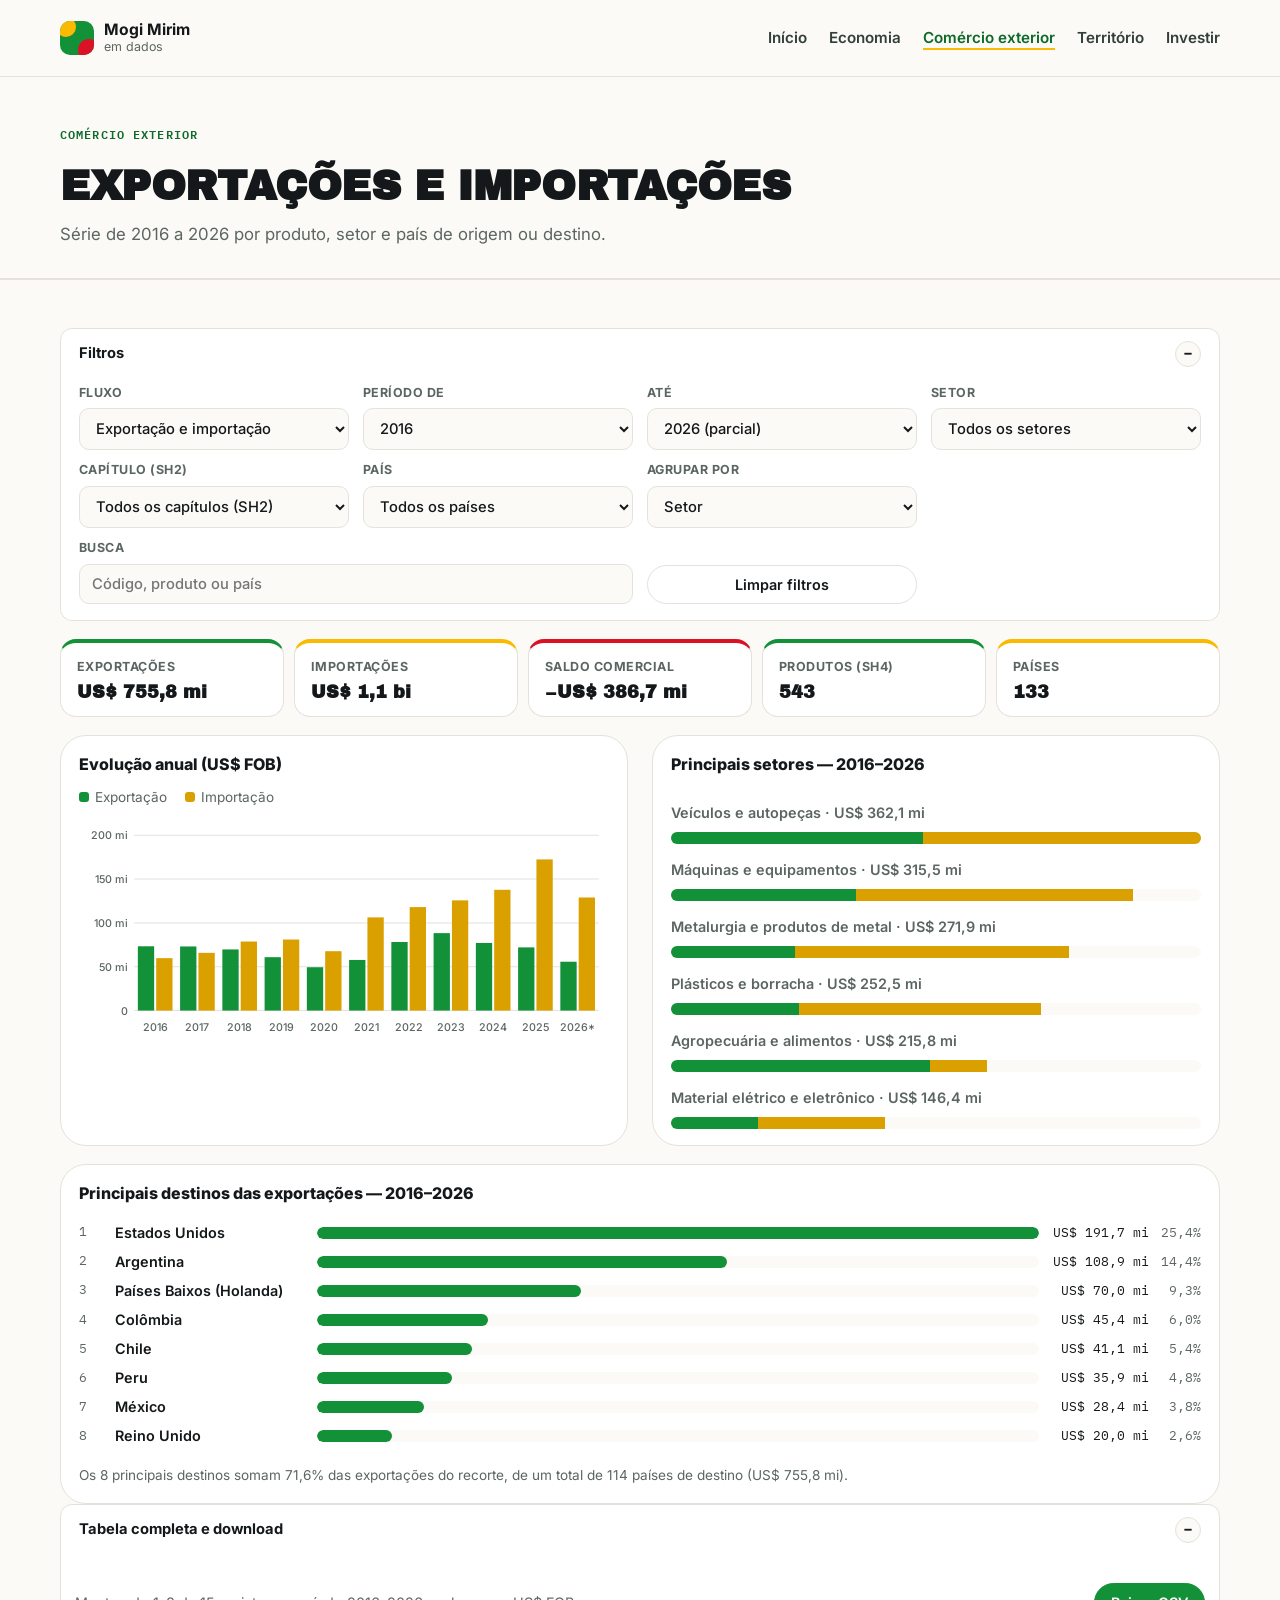
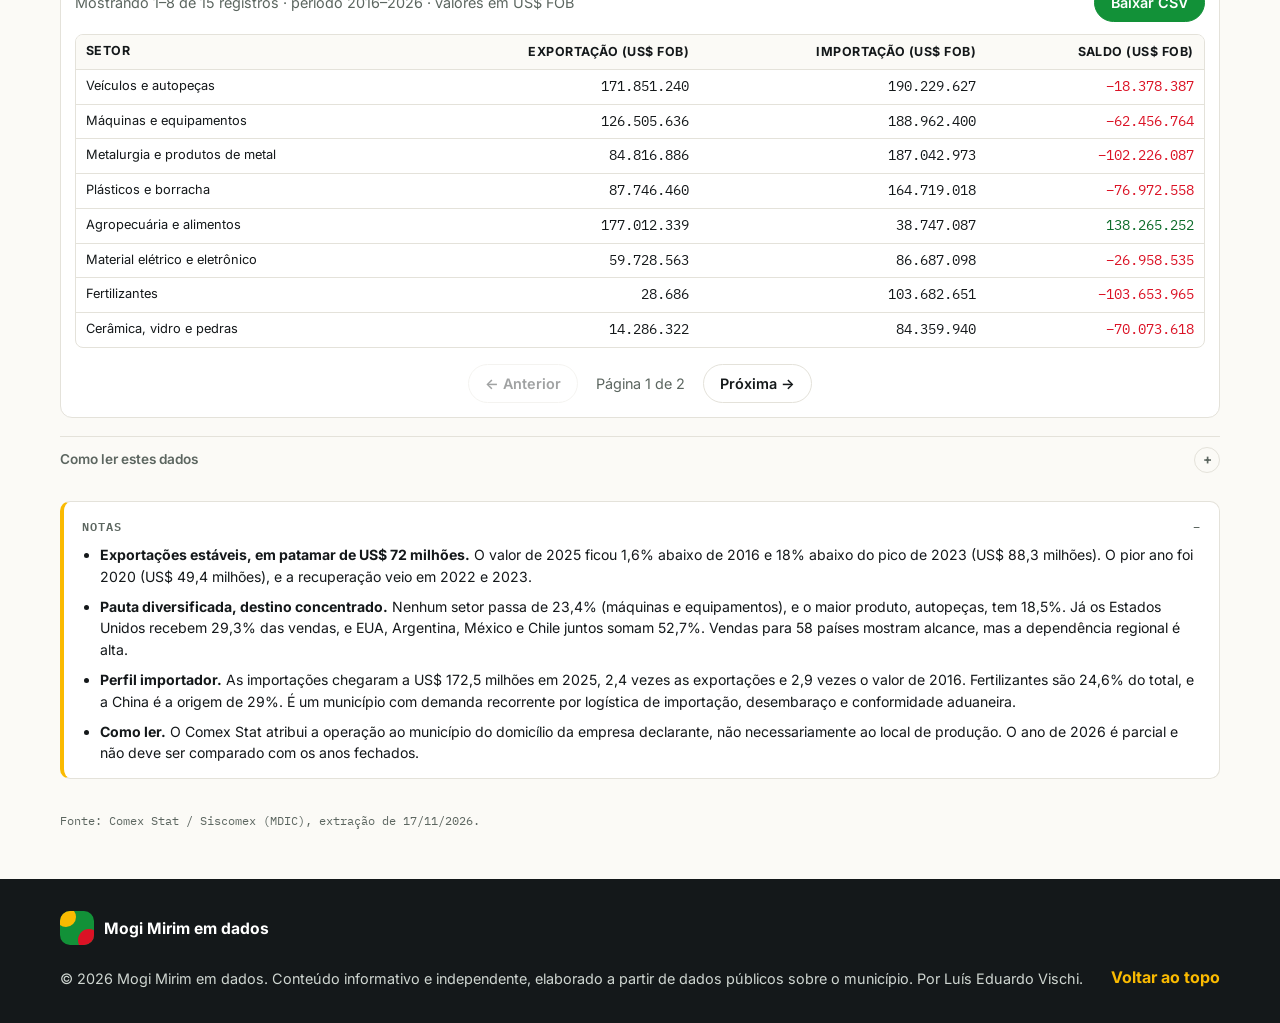
==== commit e7ffcc33: "Add files via upload" ====
--- a/comercio-exterior.html
+++ b/comercio-exterior.html
@@ -56,18 +56,9 @@
     </section>
     <section id="comercio-exterior" class="section comex-section">
       <div class="container">
-        <div class="section-heading">
-          <span class="section-label">Comércio exterior</span>
-          <h2>Exportações e importações de Mogi Mirim, 2016–2026.</h2>
-          <p>
-            Série histórica de comércio exterior do município por produto (SH2 e SH4),
-            país de destino ou origem e valor em US$ FOB. Os filtros abaixo permitem
-            recortar o período, o fluxo, o capítulo, o país e o termo de busca, além de
-            agrupar os dados e exportar o resultado em CSV.
-          </p>
-        </div>
-
         <div id="comex">
+          <details class="filter-box" data-collapse-mobile open>
+            <summary>Filtros</summary>
           <form class="comex-filters" onsubmit="return false" aria-label="Filtros de comércio exterior">
             <label>Fluxo
               <select id="cx-fluxo">
@@ -105,6 +96,7 @@
             </label>
             <button type="button" id="cx-limpar" class="comex-btn">Limpar filtros</button>
           </form>
+          </details>
 
           <div id="cx-kpis" class="comex-kpis" aria-live="polite"></div>
 
@@ -129,12 +121,14 @@
             <p id="cx-dest-note" class="comex-dest-note"></p>
           </div>
 
+          <details class="table-box" data-collapse-mobile open>
+            <summary>Tabela completa e download</summary>
           <div class="comex-table-head">
             <p id="cx-resumo" class="comex-resumo" aria-live="polite"></p>
             <button type="button" id="cx-csv" class="comex-btn comex-btn-primary">Baixar CSV</button>
           </div>
           <div class="comex-table-wrap">
-            <table class="comex-table">
+            <table class="comex-table stack">
               <thead id="cx-thead"></thead>
               <tbody id="cx-tbody"></tbody>
             </table>
@@ -144,23 +138,24 @@
             <span id="cx-pagina"></span>
             <button type="button" id="cx-next" class="comex-btn">Próxima →</button>
           </div>
+          </details>
 
-          <p class="comex-note">
+          <details class="note-more"><summary>Como ler estes dados</summary><p class="comex-note">
             Valores em dólares norte-americanos, preço FOB, sem correção monetária.
             * 2026 refere-se a período parcial, conforme a data de extração. SH2 e SH4:
             capítulos e posições do Sistema Harmonizado. Nomes de produtos e setores foram simplificados para facilitar a leitura; a descrição oficial aparece ao passar o cursor sobre o nome e está disponível na base de origem. Clique no cabeçalho das colunas para ordenar.
-          </p>
+          </p></details>
         </div>
 
-        <aside class="insight" aria-label="Notas">
-          <h3>Notas</h3>
+        <details class="insight" data-collapse-mobile open>
+          <summary>Notas</summary>
           <ul>
             <li><strong>Exportações estáveis, em patamar de US$ 72 milhões.</strong> O valor de 2025 ficou 1,6% abaixo de 2016 e 18% abaixo do pico de 2023 (US$ 88,3 milhões). O pior ano foi 2020 (US$ 49,4 milhões), e a recuperação veio em 2022 e 2023.</li>
             <li><strong>Pauta diversificada, destino concentrado.</strong> Nenhum setor passa de 23,4% (máquinas e equipamentos), e o maior produto, autopeças, tem 18,5%. Já os Estados Unidos recebem 29,3% das vendas, e EUA, Argentina, México e Chile juntos somam 52,7%. Vendas para 58 países mostram alcance, mas a dependência regional é alta.</li>
             <li><strong>Perfil importador.</strong> As importações chegaram a US$ 172,5 milhões em 2025, 2,4 vezes as exportações e 2,9 vezes o valor de 2016. Fertilizantes são 24,6% do total, e a China é a origem de 29%. É um município com demanda recorrente por logística de importação, desembaraço e conformidade aduaneira.</li>
             <li><strong>Como ler.</strong> O Comex Stat atribui a operação ao município do domicílio da empresa declarante, não necessariamente ao local de produção. O ano de 2026 é parcial e não deve ser comparado com os anos fechados.</li>
           </ul>
-        </aside>
+        </details>
 
         <p class="section-source">Fonte: Comex Stat / Siscomex (MDIC), extração de 17/11/2026.</p>
       </div>
--- a/styles.css
+++ b/styles.css
@@ -2127,3 +2127,114 @@
 .explore-tag { font: 600 .72rem "IBM Plex Mono", monospace; letter-spacing: .08em; text-transform: uppercase; color: var(--muted); }
 .explore-go { margin-top: auto; padding-top: 6px; font-weight: 700; font-size: .9rem; color: var(--green-dark); }
 @media (max-width: 700px) { .explore-grid { grid-template-columns: minmax(0, 1fr); } .page-hero { padding: 44px 0 28px; } }
+
+/* ===== Revisão de experiência de uso: densidade, recolhíveis, celular ===== */
+h2 { font-size: clamp(1.45rem, 2.6vw, 2rem); line-height: 1.12; }
+.section { padding: 48px 0; }
+.section-heading { margin-bottom: 22px; }
+.section-heading p { max-width: 62ch; font-size: 1rem; margin-top: 8px; }
+.page-hero { padding: 44px 0 30px; }
+.page-hero h1 { font-size: clamp(1.8rem, 4vw, 2.6rem); }
+
+/* cards mais compactos */
+.stat-card { padding: 18px 16px; }
+.stat-icon { width: 38px; height: 38px; margin-bottom: 12px; }
+.stats-grid { gap: 14px; }
+.service-card { padding: 20px; }
+.service-card h3, .incentive-card h3 { font-size: 1.05rem; }
+.service-card p, .service-card li, .incentive-card li, .incentive-card p { font-size: .9rem; line-height: 1.5; }
+.services-grid, .incentive-grid { gap: 16px; }
+.incentive-card { padding: 20px; }
+.explore-card { padding: 18px 20px; }
+.chart-card, .em-card { padding: 16px 18px; }
+.insight { margin-top: 18px; padding: 14px 18px; }
+.insight ul { font-size: .88rem; }
+
+/* recolhíveis (filtros, tabelas, notas) */
+.filter-box, .table-box { margin-bottom: 18px; border: 1px solid var(--border); border-radius: 12px; background: #fff; }
+.filter-box > .comex-filters { border: 0; border-radius: 0 0 12px 12px; margin: 0; padding: 4px 18px 16px; }
+.table-box > summary, .filter-box > summary, .note-more > summary {
+  cursor: pointer; list-style: none; display: flex; align-items: center; justify-content: space-between; gap: 10px;
+  padding: 12px 18px; font-weight: 700; font-size: .92rem;
+}
+.table-box > summary::-webkit-details-marker, .filter-box > summary::-webkit-details-marker, .note-more > summary::-webkit-details-marker { display: none; }
+.table-box > summary::after, .filter-box > summary::after, .note-more > summary::after {
+  content: "+"; display: grid; place-items: center; width: 24px; height: 24px; border-radius: 50%; background: var(--paper); border: 1px solid var(--border); font-weight: 700;
+}
+.table-box[open] > summary::after, .filter-box[open] > summary::after, .note-more[open] > summary::after { content: "−"; }
+.table-box > .comex-table-head, .table-box > .comex-table-wrap, .table-box > .comex-pager { margin-left: 14px; margin-right: 14px; }
+.table-box > .comex-pager { margin-bottom: 14px; }
+.table-box > .comex-table-wrap { border-radius: 8px; }
+.note-more { margin-top: 14px; border-top: 1px solid var(--border); }
+.note-more > summary { padding: 10px 0; font-weight: 600; font-size: .85rem; color: var(--muted); }
+.note-more > .comex-note { margin-top: 0; }
+.comex-table { font-size: .8rem; }
+.comex-table th, .comex-table td { padding: 6px 10px; }
+
+/* tabela de culturas: primeira coluna fixa ao rolar */
+.ag-table td:first-child, .ag-table th:first-child { position: sticky; left: 0; background: #fff; z-index: 1; }
+
+/* celular */
+@media (max-width: 700px) {
+  .container { padding-left: 16px; padding-right: 16px; }
+  .section { padding: 34px 0; }
+  .section-heading { margin-bottom: 16px; }
+  .section-heading p { font-size: .95rem; }
+  h2 { font-size: 1.4rem; }
+  .page-hero { padding: 30px 0 22px; }
+  .page-hero p { font-size: .95rem; }
+  .page-chips { margin-top: 16px; }
+  .stats-grid { grid-template-columns: repeat(2, minmax(0, 1fr)); gap: 10px; }
+  .stat-card { padding: 14px 12px; }
+  .stat-number { font-size: 1.35rem; }
+  .comex-kpis, .comex-kpis-6 { grid-template-columns: repeat(2, minmax(0, 1fr)); gap: 8px; }
+  .comex-kpis > :last-child:nth-child(odd) { grid-column: 1 / -1; }
+  .comex-kpi { padding: 10px 12px; }
+  .comex-kpi strong, .comex-kpis-6 .comex-kpi strong { font-size: 1rem; }
+  .comex-filters { grid-template-columns: repeat(2, minmax(0, 1fr)); gap: 10px; }
+  .filter-box .comex-filters > :nth-child(1), .filter-box .comex-filters > :nth-last-child(-n+2), .ag-table-filters .comex-search { grid-column: 1 / -1; }
+  .chart-card, .em-card { padding: 14px; }
+  .charts-grid { grid-template-columns: minmax(0, 1fr); gap: 12px; }
+  .comex-chart, .cg-chart { overflow-x: auto; -webkit-overflow-scrolling: touch; }
+  .comex-chart svg { min-width: 520px; }
+  .cg-chart svg { min-width: 640px; }
+  .comex-chart::after, .cg-chart::after { content: "Deslize para ver o gráfico completo →"; display: block; font-size: .72rem; color: var(--muted); margin-top: 4px; }
+  .insight { padding: 12px 14px; }
+  .insight ul { padding-left: 16px; }
+  .table-box > summary, .filter-box > summary { padding: 11px 14px; }
+  .table-box > .comex-table-head, .table-box > .comex-table-wrap, .table-box > .comex-pager { margin-left: 10px; margin-right: 10px; }
+  .comex-table-head { flex-direction: column; align-items: stretch; gap: 8px; }
+
+  /* tabelas empilhadas: nome em cima e números lado a lado */
+  table.stack, table.stack tbody { display: block; width: 100%; }
+  table.stack thead { display: none; }
+  table.stack tr { display: flex; flex-wrap: wrap; gap: 2px 8px; padding: 9px 12px; border-bottom: 1px solid var(--border); }
+  table.stack td { padding: 0; border: 0; text-align: left; }
+  table.stack td:first-child { flex: 0 0 100%; font-weight: 700; margin-bottom: 2px; }
+  table.stack td.num { flex: 1 1 70px; min-width: 0; display: flex; flex-direction: column; align-items: flex-start; text-align: left; font-size: .8rem; }
+  table.stack td.num::before { content: attr(data-label); color: var(--muted); font: 500 .66rem var(--font-body); }
+  table.stack td[colspan] { flex: 0 0 100%; }
+  .em-tabs { flex-wrap: nowrap; overflow-x: auto; padding-bottom: 4px; }
+  .em-tabs .comex-btn { white-space: nowrap; padding: 8px 12px; font-size: .82rem; }
+  .comex-table-wrap, .table-scroll { max-width: 100%; }
+}
+
+details.insight > summary { cursor: pointer; list-style: none; display: flex; justify-content: space-between; align-items: center; font: 600 .78rem "IBM Plex Mono", monospace; letter-spacing: .08em; text-transform: uppercase; color: var(--muted); }
+details.insight > summary::-webkit-details-marker { display: none; }
+details.insight > summary::after { content: "+"; font-weight: 700; }
+details.insight[open] > summary::after { content: "−"; }
+details.insight[open] > summary { margin-bottom: 8px; }
+
+/* ajustes finais de densidade */
+.hero { padding: 72px 0 56px; }
+.highlight-card { padding: 20px 22px; }
+.highlight-card p { font-size: .95rem; line-height: 1.55; }
+@media (max-width: 700px) {
+  .hero { padding: 40px 0 34px; }
+  .hero-circles { display: none; }
+  .highlight-card { padding: 16px 18px; }
+  .stat-number { font-size: 1.3rem; }
+  .stat-number-text { font-size: .95rem !important; line-height: 1.25; font-family: var(--font-body); font-weight: 700; overflow-wrap: anywhere; }
+  .stat-card .stat-label { font-size: .8rem; }
+  .comex-filters select, .comex-filters input { width: 100%; max-width: 100%; }
+}
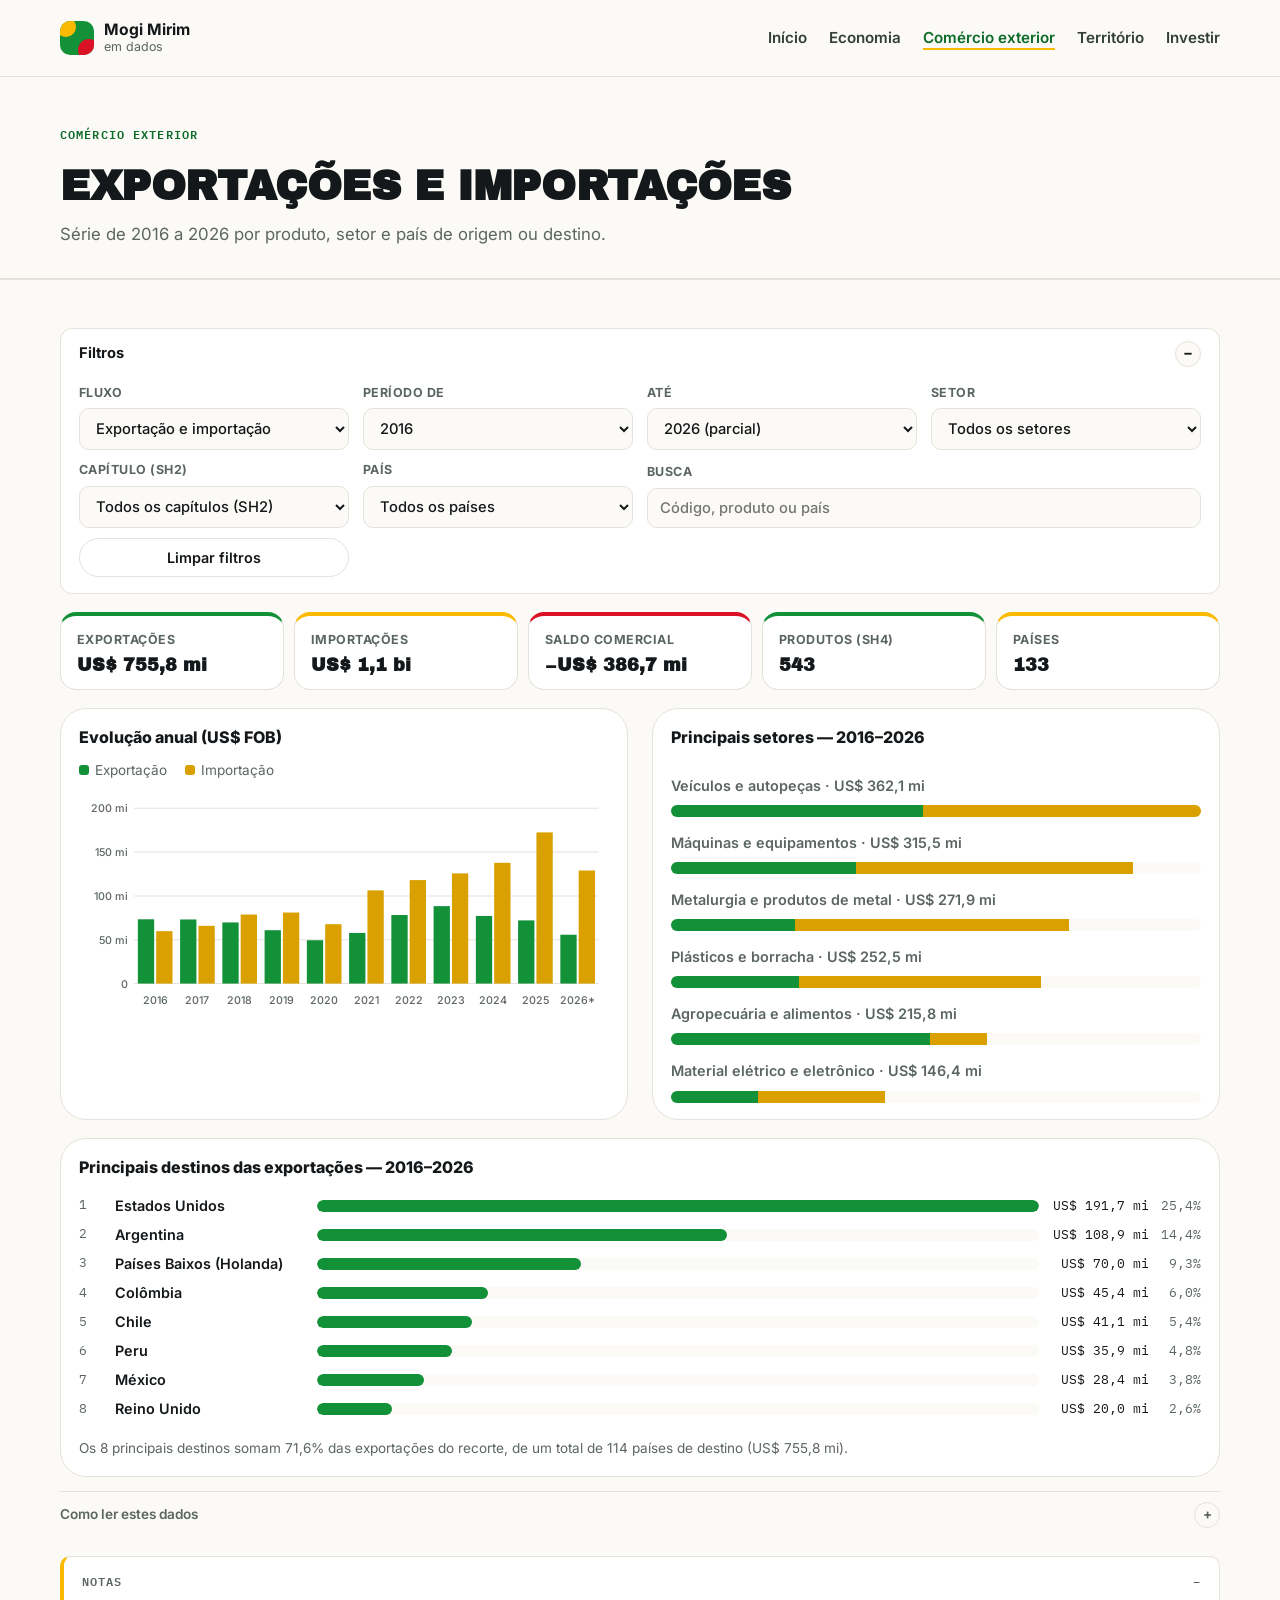
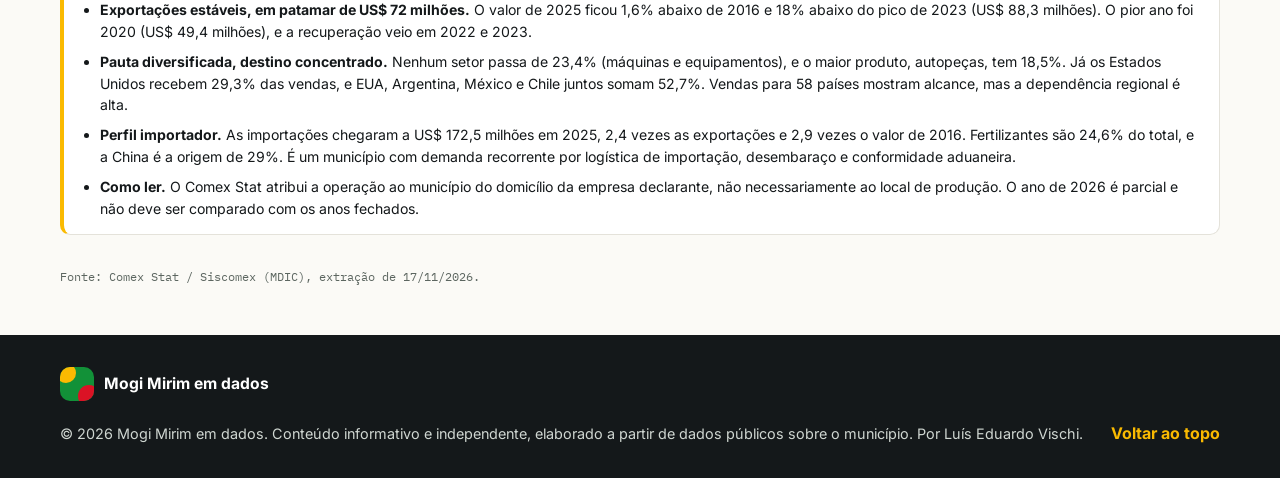
==== commit df0a2e2f: "Add files via upload" ====
--- a/comercio-exterior.html
+++ b/comercio-exterior.html
@@ -82,15 +82,6 @@
             <label>País
               <select id="cx-pais"></select>
             </label>
-            <label>Agrupar por
-              <select id="cx-grupo">
-                <option value="setor">Setor</option>
-                <option value="sh4">Produto (SH4)</option>
-                <option value="sh2">Grupo de produtos (SH2)</option>
-                <option value="pais">País</option>
-                <option value="detalhe">Produto × país</option>
-              </select>
-            </label>
             <label class="comex-search">Busca
               <input id="cx-busca" type="search" placeholder="Código, produto ou país" autocomplete="off" />
             </label>
@@ -121,29 +112,11 @@
             <p id="cx-dest-note" class="comex-dest-note"></p>
           </div>
 
-          <details class="table-box" data-collapse-mobile open>
-            <summary>Tabela completa e download</summary>
-          <div class="comex-table-head">
-            <p id="cx-resumo" class="comex-resumo" aria-live="polite"></p>
-            <button type="button" id="cx-csv" class="comex-btn comex-btn-primary">Baixar CSV</button>
-          </div>
-          <div class="comex-table-wrap">
-            <table class="comex-table stack">
-              <thead id="cx-thead"></thead>
-              <tbody id="cx-tbody"></tbody>
-            </table>
-          </div>
-          <div class="comex-pager">
-            <button type="button" id="cx-prev" class="comex-btn">← Anterior</button>
-            <span id="cx-pagina"></span>
-            <button type="button" id="cx-next" class="comex-btn">Próxima →</button>
-          </div>
-          </details>
 
           <details class="note-more"><summary>Como ler estes dados</summary><p class="comex-note">
             Valores em dólares norte-americanos, preço FOB, sem correção monetária.
             * 2026 refere-se a período parcial, conforme a data de extração. SH2 e SH4:
-            capítulos e posições do Sistema Harmonizado. Nomes de produtos e setores foram simplificados para facilitar a leitura; a descrição oficial aparece ao passar o cursor sobre o nome e está disponível na base de origem. Clique no cabeçalho das colunas para ordenar.
+            capítulos e posições do Sistema Harmonizado. Nomes de produtos e setores foram simplificados para facilitar a leitura; a descrição oficial está disponível na base de origem.
           </p></details>
         </div>
 
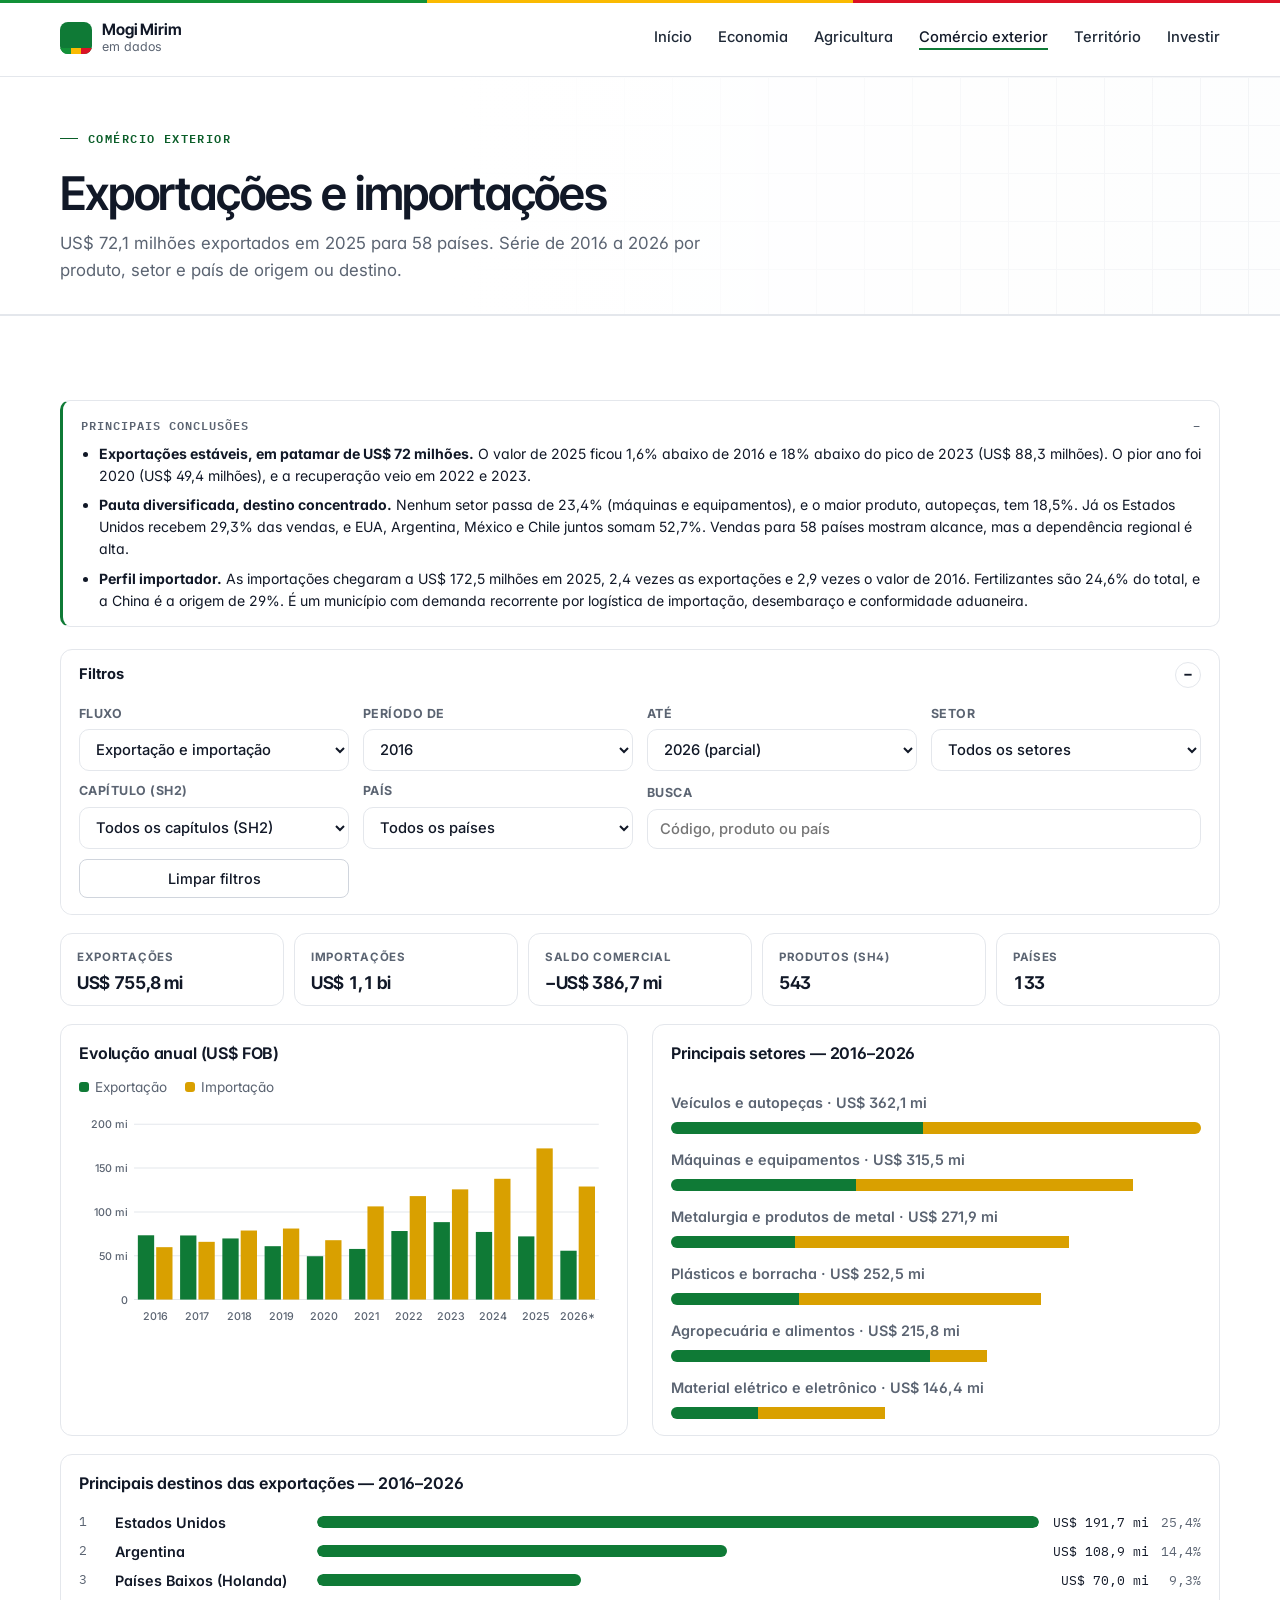
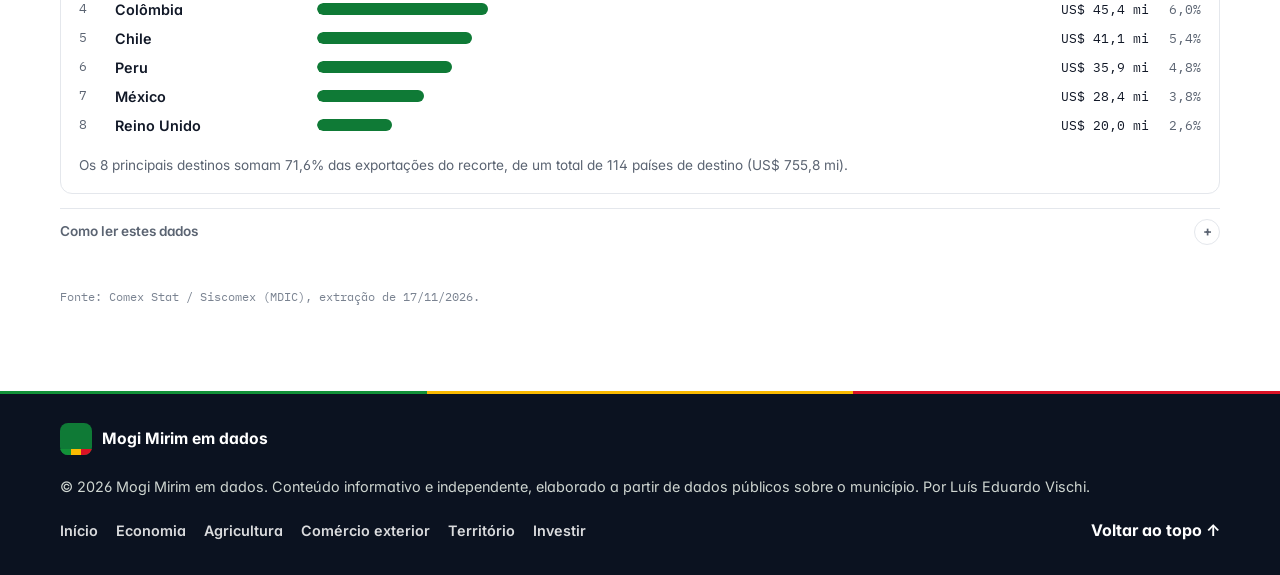
==== commit 22209906: "Add files via upload" ====
--- a/comercio-exterior.html
+++ b/comercio-exterior.html
@@ -7,14 +7,27 @@
   <title>Comércio exterior | Mogi Mirim em dados</title>
 
   <meta name="description" content="Exportações e importações de Mogi Mirim (SP) de 2016 a 2026, por produto, setor e país, com dados do Comex Stat." />
+  <meta property="og:type" content="website" />
+  <meta property="og:locale" content="pt_BR" />
+  <meta property="og:site_name" content="Mogi Mirim em dados" />
+  <meta property="og:title" content="Comércio exterior | Mogi Mirim em dados" />
+  <meta property="og:description" content="Exportações e importações de Mogi Mirim (SP) de 2016 a 2026, por produto, setor e país, com dados do Comex Stat." />
+  <meta name="twitter:card" content="summary_large_image" />
+  <meta property="og:url" content="https://luisvischi01-tech.github.io/Mogi-Mirim-em-Dados/comercio-exterior.html" />
+  <meta property="og:image" content="https://luisvischi01-tech.github.io/Mogi-Mirim-em-Dados/og-image.jpg" />
+  <meta property="og:image:width" content="1200" />
+  <meta property="og:image:height" content="630" />
+  <meta property="og:image:alt" content="Mogi Mirim em dados: 13.280 empresas, US$ 72 milhões exportados em 2025 para 58 países" />
+  <link rel="canonical" href="https://luisvischi01-tech.github.io/Mogi-Mirim-em-Dados/comercio-exterior.html" />
 
   <link rel="icon" href="data:image/svg+xml,<svg xmlns=%22http://www.w3.org/2000/svg%22 viewBox=%220 0 100 100%22><rect width=%22100%22 height=%22100%22 rx=%2220%22 fill=%22%23129138%22/><circle cx=%2235%22 cy=%2235%22 r=%2214%22 fill=%22%23faba01%22/><circle cx=%2262%22 cy=%2262%22 r=%2216%22 fill=%22%23db1225%22/></svg>" />
 
   <link rel="preconnect" href="https://fonts.googleapis.com" />
   <link rel="preconnect" href="https://fonts.gstatic.com" crossorigin />
-  <link href="https://fonts.googleapis.com/css2?family=Archivo+Black&family=Inter:wght@400;500;600;700;800&family=IBM+Plex+Mono:wght@500;600&display=swap" rel="stylesheet" />
+  <link href="https://fonts.googleapis.com/css2?family=Inter+Tight:wght@500;600;700&family=Inter:wght@400;500;600;700&family=IBM+Plex+Mono:wght@500;600&display=swap" rel="stylesheet" />
 
-  <link rel="stylesheet" href="styles.css" />
+  <link rel="stylesheet" href="styles.css" />
+  <link rel="stylesheet" href="tema-formal.css" />
 </head>
 
 <body>
@@ -39,6 +52,7 @@
       <nav class="main-nav" id="main-nav">
         <a href="index.html">Início</a>
         <a href="economia.html">Economia</a>
+        <a href="agricultura.html">Agricultura</a>
         <a href="comercio-exterior.html" aria-current="page">Comércio exterior</a>
         <a href="territorio.html">Território</a>
         <a href="investir.html">Investir</a>
@@ -51,11 +65,19 @@
       <div class="container">
         <span class="section-label">Comércio exterior</span>
         <h1>Exportações e importações</h1>
-        <p>Série de 2016 a 2026 por produto, setor e país de origem ou destino.</p>
+        <p>US$ 72,1 milhões exportados em 2025 para 58 países. Série de 2016 a 2026 por produto, setor e país de origem ou destino.</p>
       </div>
     </section>
     <section id="comercio-exterior" class="section comex-section">
       <div class="container">
+        <details class="insight" data-collapse-mobile open>
+          <summary>Principais conclusões</summary>
+          <ul>
+            <li><strong>Exportações estáveis, em patamar de US$ 72 milhões.</strong> O valor de 2025 ficou 1,6% abaixo de 2016 e 18% abaixo do pico de 2023 (US$ 88,3 milhões). O pior ano foi 2020 (US$ 49,4 milhões), e a recuperação veio em 2022 e 2023.</li>
+            <li><strong>Pauta diversificada, destino concentrado.</strong> Nenhum setor passa de 23,4% (máquinas e equipamentos), e o maior produto, autopeças, tem 18,5%. Já os Estados Unidos recebem 29,3% das vendas, e EUA, Argentina, México e Chile juntos somam 52,7%. Vendas para 58 países mostram alcance, mas a dependência regional é alta.</li>
+            <li><strong>Perfil importador.</strong> As importações chegaram a US$ 172,5 milhões em 2025, 2,4 vezes as exportações e 2,9 vezes o valor de 2016. Fertilizantes são 24,6% do total, e a China é a origem de 29%. É um município com demanda recorrente por logística de importação, desembaraço e conformidade aduaneira.</li>          </ul>
+        </details>
+
         <div id="comex">
           <details class="filter-box" data-collapse-mobile open>
             <summary>Filtros</summary>
@@ -95,7 +117,7 @@
             <div class="chart-card">
               <h3>Evolução anual (US$ FOB)</h3>
               <div class="comex-legend">
-                <span><i style="background:#129138"></i>Exportação</span>
+                <span><i style="background:#0f7a36"></i>Exportação</span>
                 <span><i style="background:#d9a000"></i>Importação</span>
               </div>
               <div id="cx-annual" class="comex-chart"></div>
@@ -117,18 +139,9 @@
             Valores em dólares norte-americanos, preço FOB, sem correção monetária.
             * 2026 refere-se a período parcial, conforme a data de extração. SH2 e SH4:
             capítulos e posições do Sistema Harmonizado. Nomes de produtos e setores foram simplificados para facilitar a leitura; a descrição oficial está disponível na base de origem.
+            O Comex Stat atribui a operação ao município do domicílio da empresa declarante, não necessariamente ao local de produção.
           </p></details>
         </div>
-
-        <details class="insight" data-collapse-mobile open>
-          <summary>Notas</summary>
-          <ul>
-            <li><strong>Exportações estáveis, em patamar de US$ 72 milhões.</strong> O valor de 2025 ficou 1,6% abaixo de 2016 e 18% abaixo do pico de 2023 (US$ 88,3 milhões). O pior ano foi 2020 (US$ 49,4 milhões), e a recuperação veio em 2022 e 2023.</li>
-            <li><strong>Pauta diversificada, destino concentrado.</strong> Nenhum setor passa de 23,4% (máquinas e equipamentos), e o maior produto, autopeças, tem 18,5%. Já os Estados Unidos recebem 29,3% das vendas, e EUA, Argentina, México e Chile juntos somam 52,7%. Vendas para 58 países mostram alcance, mas a dependência regional é alta.</li>
-            <li><strong>Perfil importador.</strong> As importações chegaram a US$ 172,5 milhões em 2025, 2,4 vezes as exportações e 2,9 vezes o valor de 2016. Fertilizantes são 24,6% do total, e a China é a origem de 29%. É um município com demanda recorrente por logística de importação, desembaraço e conformidade aduaneira.</li>
-            <li><strong>Como ler.</strong> O Comex Stat atribui a operação ao município do domicílio da empresa declarante, não necessariamente ao local de produção. O ano de 2026 é parcial e não deve ser comparado com os anos fechados.</li>
-          </ul>
-        </details>
 
         <p class="section-source">Fonte: Comex Stat / Siscomex (MDIC), extração de 17/11/2026.</p>
       </div>
@@ -148,7 +161,9 @@
         Por Luís Eduardo Vischi.
       </p>
 
-      <a href="#inicio">Voltar ao topo</a>
+      <nav class="footer-nav" aria-label="Páginas do site"><a href="index.html">Início</a><a href="economia.html">Economia</a><a href="agricultura.html">Agricultura</a><a href="comercio-exterior.html">Comércio exterior</a><a href="territorio.html">Território</a><a href="investir.html">Investir</a></nav>
+
+      <a href="#inicio" class="footer-top">Voltar ao topo ↑</a>
     </div>
   </footer>
 
--- a/styles.css
+++ b/styles.css
@@ -823,6 +823,12 @@
   margin-bottom: 28px;
 }
 
+@media (min-width: 701px) {
+  .infra-grid.infra-grid-3 {
+    grid-template-columns: repeat(3, 1fr);
+  }
+}
+
 .infra-card {
   padding: 26px 22px;
   border: 1px solid var(--border);
@@ -1703,11 +1709,19 @@
 /* Estrutura empresarial */
 
 .comex-kpis-6 {
-  grid-template-columns: repeat(6, minmax(0, 1fr));
+  grid-template-columns: repeat(3, minmax(0, 1fr));
 }
 
 .comex-kpis-6 .comex-kpi strong {
-  font-size: 1.05rem;
+  font-size: 1.2rem;
+}
+
+.comex-kpi strong small {
+  margin-left: 6px;
+  font-family: var(--font-body);
+  font-size: 0.8rem;
+  font-weight: 600;
+  color: var(--muted);
 }
 
 .em-card {
@@ -2238,3 +2252,20 @@
   .stat-card .stat-label { font-size: .8rem; }
   .comex-filters select, .comex-filters input { width: 100%; max-width: 100%; }
 }
+
+
+/* ===== Organização por público (rodada 2) ===== */
+/* Início: 8 indicadores em 4 colunas */
+@media (min-width: 981px) { .stats-grid { grid-template-columns: repeat(4, 1fr); } }
+.stat-card-link { display: block; transition: border-color .2s ease, transform .2s ease; }
+.stat-card-link:hover, .stat-card-link:focus-visible { border-color: var(--green); transform: translateY(-2px); }
+.stat-card-link .stat-label::after { content: " →"; color: var(--green); font-weight: 700; }
+
+/* Conclusões antes dos gráficos */
+.section-heading + details.insight, .container > details.insight:first-child { margin-top: 0; margin-bottom: 22px; }
+
+/* Rodapé com navegação */
+.footer-nav { display: flex; flex-wrap: wrap; gap: 6px 18px; }
+.footer-nav a { color: rgba(255,255,255,.85); font-weight: 600; font-size: .9rem; }
+.footer-nav a:hover { color: var(--yellow); }
+@media (max-width: 700px) { .footer-nav { justify-content: center; } }
--- a/tema-formal.css
+++ b/tema-formal.css
@@ -0,0 +1,334 @@
+/* =====================================================================
+   Tema formal — Mogi Mirim em dados
+   Carregado DEPOIS de styles.css. Base neutra, um único verde institucional;
+   amarelo e vermelho ficam reservados aos dados (importação, valores negativos).
+   As cores da bandeira aparecem como assinatura: uma faixa fina no topo e no rodapé.
+   ===================================================================== */
+
+:root {
+  --green: #0f7a36;
+  --green-dark: #0b5e29;
+  --green-soft: #eaf3ed;
+  --yellow: #e0a800;
+  --red: #c8102e;
+  --flag-green: #129138;
+  --flag-yellow: #faba01;
+  --flag-red: #db1225;
+
+  --ink: #111827;
+  --ink-2: #1f2937;
+  --muted: #5b6472;
+  --paper: #ffffff;
+  --surface: #f6f7f9;
+  --border: #e4e7ec;
+  --border-strong: #d0d5dd;
+
+  --shadow-soft: 0 1px 2px rgba(16, 24, 40, 0.04), 0 4px 16px rgba(16, 24, 40, 0.04);
+  --radius-lg: 14px;
+  --radius-md: 12px;
+
+  --font-display: "Inter Tight", "Inter", Arial, sans-serif;
+  --font-body: "Inter", Arial, sans-serif;
+  --font-mono: "IBM Plex Mono", "Courier New", monospace;
+  --flag-stripe: linear-gradient(90deg, var(--flag-green) 0 33.33%, var(--flag-yellow) 33.33% 66.66%, var(--flag-red) 66.66% 100%);
+}
+
+body {
+  background: var(--paper);
+  color: var(--ink);
+  font-feature-settings: "cv11", "ss01";
+  -webkit-font-smoothing: antialiased;
+}
+
+/* ---------- Tipografia: caixa normal, peso médio, espaçamento justo ---------- */
+h1, h2, .page-hero h1 {
+  font-family: var(--font-display);
+  font-weight: 600;
+  text-transform: none;
+  letter-spacing: -0.025em;
+  color: var(--ink);
+}
+h1 { font-size: clamp(2.4rem, 4.8vw, 3.9rem); line-height: 1.04; }
+h2 { font-size: clamp(1.6rem, 2.8vw, 2.25rem); line-height: 1.15; margin-bottom: 12px; }
+.page-hero h1 { font-size: clamp(2rem, 4vw, 2.9rem); line-height: 1.08; }
+h3 { font-weight: 650; letter-spacing: -0.01em; }
+
+.section-label, .eyebrow {
+  align-items: center;
+  gap: 10px;
+  color: var(--green-dark);
+  font-size: 0.74rem;
+  letter-spacing: 0.12em;
+}
+.section-label::before, .eyebrow::before {
+  content: "";
+  width: 18px;
+  height: 1px;
+  background: currentColor;
+}
+
+.section-heading p, .text-content p, .hero-content p, .page-hero p { color: var(--muted); }
+
+/* ---------- Cabeçalho e marca ---------- */
+.site-header {
+  background: rgba(255, 255, 255, 0.92);
+  border-bottom: 1px solid var(--border);
+}
+.site-header::before {
+  content: "";
+  position: absolute;
+  inset: 0 0 auto 0;
+  height: 3px;
+  background: var(--flag-stripe);
+}
+.brand-mark {
+  width: 32px;
+  height: 32px;
+  border-radius: 8px;
+  background: var(--green);
+}
+.brand-mark::before {
+  inset: auto 0 0 0;
+  width: auto;
+  height: 6px;
+  top: auto;
+  left: 0;
+  border-radius: 0;
+  background: var(--flag-stripe);
+}
+.brand-mark::after { display: none; }
+.brand-text strong { font-family: var(--font-display); font-weight: 650; letter-spacing: -0.01em; }
+
+.main-nav { gap: 26px; font-size: 0.92rem; font-weight: 500; }
+.main-nav a { color: var(--ink-2); }
+.main-nav a:hover { color: var(--green); }
+.main-nav a[aria-current="page"] { color: var(--ink); box-shadow: inset 0 -2px 0 var(--green); }
+
+/* ---------- Capa ---------- */
+.hero-circles { display: none; }
+.hero {
+  padding: 88px 0 80px;
+  background:
+    linear-gradient(180deg, rgba(255,255,255,0) 60%, #fff 100%),
+    linear-gradient(var(--border) 1px, transparent 1px) 0 0 / 48px 48px,
+    linear-gradient(90deg, var(--border) 1px, transparent 1px) 0 0 / 48px 48px,
+    #fbfcfd;
+  background-blend-mode: normal;
+  border-bottom: 1px solid var(--border);
+}
+.hero::before {
+  content: "";
+  position: absolute;
+  inset: 0;
+  background: radial-gradient(ellipse 60% 70% at 25% 40%, #fff 30%, rgba(255,255,255,0.6) 60%, rgba(255,255,255,0) 100%);
+  pointer-events: none;
+}
+.hero-content { padding-left: 0; }
+.hero-city { color: var(--green); }
+.hero-content p { font-size: 1.1rem; line-height: 1.65; max-width: 560px; }
+.hero-actions { margin-top: 28px; gap: 12px; }
+.hero-kicker { margin-bottom: 18px; }
+
+.button { border-radius: 10px; font-weight: 600; min-height: 46px; padding: 12px 20px; }
+.button.primary { background: var(--green); }
+.button.primary:hover { background: var(--green-dark); transform: none; }
+.button.secondary { background: #fff; border: 1px solid var(--border-strong); color: var(--ink); }
+.button.secondary:hover { border-color: var(--ink); }
+
+.hero-map-card, .hero-stat-card {
+  border-radius: var(--radius-lg);
+  box-shadow: var(--shadow-soft);
+  border: 1px solid var(--border);
+}
+.hero-stat-card { border-top: 1px solid var(--border); padding: 24px 26px; }
+.hero-stat-card-header { color: var(--muted); font-size: 0.85rem; }
+.hero-stat-main strong, .hero-stat-sub strong {
+  font-family: var(--font-display);
+  font-weight: 650;
+  letter-spacing: -0.03em;
+  -webkit-text-stroke: 0;
+  font-variant-numeric: tabular-nums;
+}
+.hero-stat-main strong { color: var(--green); font-size: 3rem; }
+.hero-stat-sub strong { color: var(--ink); font-size: 1.7rem; }
+.hero-map-label { color: var(--muted); }
+.territory-shape { fill: rgba(15, 122, 54, 0.12); }
+.territory-center circle { fill: var(--ink); }
+
+/* ---------- Seções ---------- */
+.section { padding: 84px 0; }
+.section-tinted { background: var(--surface); border-color: var(--border); }
+.page-hero {
+  background:
+    linear-gradient(var(--border) 1px, transparent 1px) 0 0 / 48px 48px,
+    linear-gradient(90deg, var(--border) 1px, transparent 1px) 0 0 / 48px 48px,
+    #fbfcfd;
+  position: relative;
+}
+.page-hero::before {
+  content: "";
+  position: absolute;
+  inset: 0;
+  background: linear-gradient(90deg, #fff 35%, rgba(255,255,255,0.55) 100%);
+  pointer-events: none;
+}
+.page-hero .container { position: relative; }
+.page-chips a { border-radius: 8px; font-weight: 500; border-color: var(--border-strong); }
+.page-chips a:hover { border-color: var(--green); color: var(--green-dark); }
+.section-source { color: #7a8391; }
+
+/* ---------- Cartões: borda fina, cantos iguais, sem cores decorativas ---------- */
+.stat-card, .highlight-card, .explore-card, .service-card, .incentive-card,
+.infra-card, .climate-card, .chart-card, .comex-kpi, .em-card {
+  border: 1px solid var(--border);
+  border-radius: var(--radius-md);
+  background: #fff;
+  box-shadow: none;
+}
+.explore-card, .explore-card[data-tone="yellow"], .explore-card[data-tone="red"],
+.infra-card, .infra-card:nth-child(n), .climate-card, .climate-card[data-tone="yellow"],
+.incentive-card, .incentive-card:nth-child(2),
+.comex-kpi, .comex-kpi[data-tone="yellow"], .comex-kpi[data-tone="red"] {
+  border-top: 1px solid var(--border);
+}
+.section-tinted .stat-card { background: #fff; }
+
+/* Ícones e etiquetas: um único tom institucional */
+.stat-icon, .stat-icon[data-tone], .industry-icon, .industry-icon[data-tone] {
+  color: var(--green-dark);
+  background: var(--green-soft);
+  border-radius: 10px;
+}
+.service-tag, .service-tag[data-tone] {
+  color: var(--green-dark);
+  background: transparent;
+  border: 1px solid #cfe3d6;
+  border-radius: 6px;
+  font-family: var(--font-mono);
+  font-size: 0.7rem;
+  font-weight: 600;
+  letter-spacing: 0.08em;
+  text-transform: uppercase;
+  padding: 5px 9px;
+}
+.service-card.featured { background: #fff; border-color: var(--border); }
+
+/* Números: mesma família dos títulos, algarismos alinhados */
+.stat-number, .infra-number, .climate-number, .comex-kpi strong {
+  font-family: var(--font-display);
+  font-weight: 650;
+  letter-spacing: -0.02em;
+  font-variant-numeric: tabular-nums;
+  text-transform: none;
+  color: var(--ink);
+}
+.stat-number { font-size: 1.75rem; }
+.stat-number-text { font-size: 1.15rem; line-height: 1.3; }
+.infra-number, .climate-number { font-size: 1.9rem; }
+.comex-kpi span { font-size: 0.72rem; letter-spacing: 0.06em; }
+
+.stat-card-link:hover, .stat-card-link:focus-visible,
+.explore-card:hover, .explore-card:focus-visible {
+  border-color: var(--green);
+  box-shadow: var(--shadow-soft);
+  transform: translateY(-2px);
+}
+.explore-card { padding: 22px 24px; }
+.explore-tag { color: var(--green-dark); }
+.explore-go { color: var(--green-dark); font-weight: 600; }
+
+/* Conclusões: bloco sóbrio com filete verde */
+.insight {
+  background: #fff;
+  border: 1px solid var(--border);
+  border-left: 3px solid var(--green);
+  border-radius: 10px;
+}
+.section-tinted .insight { background: #fff; }
+
+/* Abas e botões de gráfico */
+.comex-btn { border-radius: 8px; font-weight: 500; border-color: var(--border-strong); }
+.em-tabs .comex-btn.is-active { background: var(--ink); border-color: var(--ink); }
+
+/* Território: coluna lateral mais larga e rotas abaixo do destino */
+@media (min-width: 921px) { .map-wrap { grid-template-columns: minmax(0, 1.4fr) minmax(300px, 1fr); gap: 36px; } }
+.map-distances tr { display: grid; grid-template-columns: 1fr auto; column-gap: 12px; padding: 9px 0; border-bottom: 1px solid var(--border); }
+.map-distances th, .map-distances td { padding: 0; border-bottom: 0; }
+.map-distances td:nth-child(2) { text-align: right; }
+.map-distances td:nth-child(3) { grid-column: 1 / -1; margin-top: 2px; font-family: var(--font-mono); font-size: 0.72rem; }
+
+/* Emprego e Agricultura: 4 indicadores ocupam a linha inteira */
+@media (min-width: 981px) { #cg-kpis, #ag-panorama { grid-template-columns: repeat(4, minmax(0, 1fr)); } }
+
+/* Início: 5 caminhos — 2 em cima, 3 embaixo (desktop); 2 colunas no tablet */
+@media (min-width: 981px) {
+  .explore-grid { grid-template-columns: repeat(6, minmax(0, 1fr)); }
+  .explore-grid > .explore-card { grid-column: span 2; }
+  .explore-grid > .explore-card:nth-child(-n+2) { grid-column: span 3; }
+}
+@media (min-width: 701px) and (max-width: 980px) {
+  .explore-grid > .explore-card:last-child:nth-child(odd) { grid-column: 1 / -1; }
+}
+
+/* Agricultura: ranking clicável */
+.ag-rank-btn { display: block; width: 100%; padding: 6px 8px; margin: 0 -8px; border: 0; border-radius: 8px; background: transparent; font: inherit; color: inherit; text-align: left; cursor: pointer; box-sizing: content-box; }
+.ag-rank-btn:hover { background: var(--surface); }
+.ag-rank-btn:focus-visible { outline: 2px solid var(--green); outline-offset: 2px; }
+.ag-rank .comex-dest-val em.pos { color: var(--green); }
+.ag-rank .comex-dest-val em.neg { color: var(--red); }
+.ag-rank .comex-dest-val em { min-width: 76px; text-align: right; }
+@media (max-width: 640px) {
+  .ag-rank-btn { margin: 0; padding: 6px 0; box-sizing: border-box; }
+  .ag-rank .comex-dest-row { grid-template-columns: 22px minmax(0, 1fr) auto; row-gap: 4px; }
+  .ag-rank .comex-dest-name { grid-column: 2 / -1; grid-row: 1; }
+  .ag-rank .comex-dest-row .bar-track { grid-column: 2; grid-row: 2; }
+  .ag-rank .comex-dest-val { grid-column: 3; grid-row: 2; }
+  .ag-rank .comex-dest-val { font-size: 0.76rem; }
+  .ag-rank .comex-dest-val em { min-width: 0; margin-left: 6px; }
+  .comex-kpi strong small { display: block; margin: 2px 0 0; }
+  .comex-filters.ag-filters { grid-template-columns: minmax(0, 1fr); }
+  .ag-filters select { width: 100%; }
+}
+
+/* ---------- Rodapé ---------- */
+.site-footer { position: relative; background: #0b1220; }
+.site-footer::before {
+  content: "";
+  position: absolute;
+  inset: 0 0 auto 0;
+  height: 3px;
+  background: var(--flag-stripe);
+}
+.footer-content a.footer-top { color: #fff; }
+.footer-content a.footer-top:hover { color: var(--flag-yellow); }
+
+/* ---------- Movimento discreto ao rolar (só onde o navegador suporta) ---------- */
+@media (prefers-reduced-motion: no-preference) {
+  @supports (animation-timeline: view()) {
+    .section .container > * {
+      animation: tf-rise linear both;
+      animation-timeline: view();
+      animation-range: entry 0% entry 28%;
+    }
+  }
+}
+@keyframes tf-rise {
+  from { opacity: 0; transform: translateY(14px); }
+  to { opacity: 1; transform: none; }
+}
+
+/* ---------- Celular ---------- */
+@media (max-width: 700px) {
+  /* áreas de toque com pelo menos ~44px */
+  details.insight > summary { min-height: 44px; margin: -14px -18px; padding: 14px 18px; }
+  details.insight[open] > summary { margin-bottom: 0; }
+  .footer-nav { gap: 0 4px; }
+  .footer-nav a, .footer-content a.footer-top { display: inline-flex; align-items: center; min-height: 44px; padding: 0 8px; }
+  .cg-sel select, .comex-filters select, .comex-filters input { min-height: 44px; }
+  #caged .em-tabs { flex-wrap: wrap; overflow: visible; }
+  #caged .cg-sel { display: flex; align-items: center; gap: 8px; flex: 1 1 100%; margin-left: 0; }
+  #caged .cg-sel select { flex: 1; }
+  .hero { padding: 48px 0 40px; }
+  h1 { font-size: 2.3rem; }
+  .stat-number { font-size: 1.4rem; }
+}
